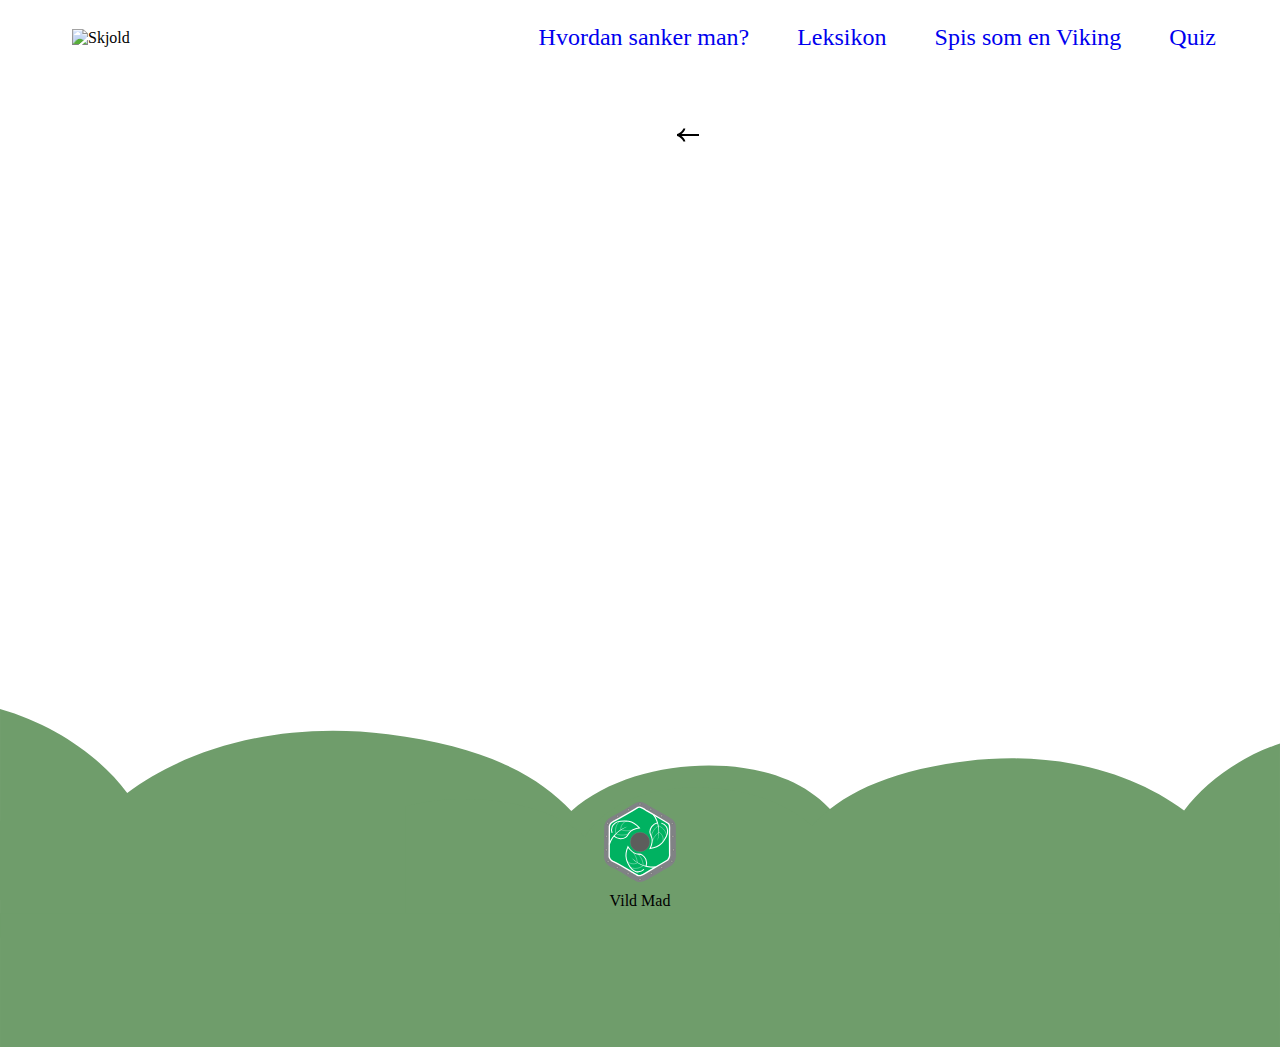
==== ingredient.html @ 6e5d317e "ændre ting" ====
<!DOCTYPE html>
<html lang="da">

<head>
    <meta charset="UTF-8">
    <meta name="viewport" content="width=device-width, initial-scale=1.0">
    <link rel="stylesheet" href="css/viking_database.css">
    <link rel="stylesheet" href="css/viking_layout.css">
    <link rel="stylesheet" href="css/viking_style.css">
    <link rel="stylesheet" href="css/knap.css">
    <title>Spis som en viking - Ingrediens</title>
</head>
<!-- Hvis det giver mening at ha en ny side når man klikker på en enskilte ingrediense -->

<body>
    <header>
        <nav class="navbar">
            <div class="logo">
                <img src="media/img/logo.svg" alt="Skjold" onclick="window.location.href='index.html'">
                <!-- <a class="logo" href="#">Viking</a> -->
            </div>
            <div class="burger">
                <span class="bar one"></span>
                <span class="bar two"></span>
                <span class="bar three"></span>
            </div>
            <div class="nav_link">
                <ul>
                    <li><a href="#">Hvordan sanker man?</a></li>
                    <li><a href="#">Leksikon</a></li>
                    <li><a href="#">Spis som en Viking</a></li>
                    <li><a href="#">Quiz</a></li>
                </ul>
            </div>
        </nav>
    </header>
    <main>
        <button onclick="topFunction()" id="tilToppenKnap" title="Tilbage til toppen" type="button"><img
                src="media/up-arrow.svg" alt="opPil"></button>
        <a href="ingredient_list.html" id="tilbageKnap"><img src="media/right-arrow.svg" alt="tilbagePil"></a>
    </main>
    <footer>
        <div>
            <div id="footer_grid">
                <img class="logo_footer" src="media/logo.svg" alt="logo">
                <p>Vild Mad</p>
            </div>
            <div><img class="web_footer" src="media/web_footer.svg" alt="web footer"></div>
            <div><img class="mobile_footer" src="media/mobile_footer.svg" alt="mobile footer"></div>
        </div>
    </footer>
    <!--     
<template>
</template>
 -->

    <script src="js/knap.js"></script>
    <!-- <script src="js/viking_general.js"></script>
    <script src="js/viking_database.js"></script> -->
</body>

</html>
---- css/viking_database.css ----
/* 

Styling i forhold til Database-ting

 */

/* 

Generel styling, samlet på et stede - dette styrer kun udseende, ikke layout!

*/

:root {
  /* 
        Tilføj alle farver som variabler:
        --hvorvibrugerfarven: #farvvalget;
        */
}

.cards {
  display: flex;
  justify-content: space-around;
  align-items: center;
}

.flip-card {
  background-color: transparent;
  width: 300px;
  height: 350px;
  border: 1px solid #f1f1f1;
  perspective: 1000px; /* Remove this if you don't want the 3D effect */
}

/* This container is needed to position the front and back side */
.flip-card-inner {
  display: grid;
  position: relative;
  width: 100%;
  height: 100%;
  text-align: center;
  transition: transform 0.8s;
  transform-style: preserve-3d;
}

/* Do an horizontal flip when you move the mouse over the flip box container */
.flip-card:hover .flip-card-inner {
  transform: rotateY(180deg);
}

/* Position the front and back side */
.flip-card-front,
.flip-card-back {
  position: absolute;
  width: 100%;
  height: 100%;
  -webkit-backface-visibility: hidden; /* Safari */
  backface-visibility: hidden;
}

/* Style the front side (fallback if image is missing) */
.flip-card-front {
  background-color: #bbb;
  color: black;
}

/* Style the back side */
.flip-card-back {
  background-color: beige;
  color: black;
  transform: rotateY(180deg);
}
.flip-card-front > img {
  width: 300px;
  height: 350px;
}
---- css/viking_layout.css ----
/* Vores opsætning af hjemmesiden, ikke nogen farver og sådent herinde!! */

/* Brug af vores yndlingsting! */
* {
  box-sizing: border-box;
  padding: 0;
  margin: 0;
}

/* 
###### BURGERMENU/HEADER START ######
*/
.navbar {
  display: flex;
  flex-direction: column;
  justify-content: space-between;
  max-width: 1200px;
  margin: auto;
}

.logo {
  display: flex;
  flex-direction: row;
  margin: 1rem 2rem;
  text-decoration: none;
  align-items: center;
}

.logo img {
  height: auto;
  width: 90px;
  cursor: pointer;
}

.nav_link {
  display: none;
}

.nav_link.active {
  display: flex;
}

.nav_link ul {
  display: flex;
  flex-direction: column;
  align-items: center;
  justify-content: space-evenly;
  width: 100%;
}

.nav_link li {
  list-style-type: none;
  margin: 0.5rem;
  text-align: center;
}

.nav_link li a {
  font-size: 1.5rem;
  text-decoration: none;
  padding: 1rem;
  display: block;
}

.burger {
  position: absolute;
  cursor: pointer;
  top: 3.3rem;
  right: 1rem;
  display: flex;
  flex-direction: column;
  justify-content: space-between;
  width: 50px;
  height: 35px;
}

.burger .bar.one {
  transition: transform 0.2s ease;
  transform: translateY(0px) rotate(0deg);
}

.burger .bar.two {
  transition: opacity 0.2s ease;
  opacity: 1;
}

.burger .bar.three {
  transition: transform 0.2s ease;
  transform: translateY(0px) rotate(0deg);
}

.burger > .bar {
  height: 5px;
  width: 100%;
  background-color: grey;
  border-radius: 4px;
}

.burger.active .bar.one {
  transition: transform 0.2s ease;
  transform: translateY(15px) rotate(-45deg);
}

.burger.active .bar.two {
  opacity: 0;
}

.burger.active .bar.three {
  transition: transform 0.2s ease;
  transform: translateY(-15px) rotate(45deg);
}
/* 
###### BURGERMENU/HEADER END ######
*/

/* 
##### BODY START ##### 
*/

/* 
##### BODY END #####
*/

/* 
##### MAIN START #####
*/
main {
  max-width: 1200px;
  flex-direction: column;
  display: flex;
  justify-content: center;
  margin: 0 auto;
}

/* ### FØRSTE ARTICLE - INTRO ### START*/
.viking_container {
  width: 100%;
  display: grid;
  margin: 1rem;
  grid-template-columns: 1fr;
  place-items: center;
}
.intro img {
  margin: 0.5rem;
}
.viking_text {
  background-color: aliceblue;
  padding: 1rem;
  border-radius: 1rem;
}
/* ### FØRSTE ARTICLE - INTRO ### END */
/* ### ANDRE ARTICLE - SANKE ### START */

/* 
##### MAIN END #####
*/

/* 
##### FOOTER START #####
*/
footer {
  display: flex;
  background-image: url(../media/web_footer.svg);
  background-repeat: no-repeat;
}
/* 
##### FOOTER END #####
*/

/* 
MEDIA QUERIES START #####
*/

@media screen and (min-width: 768px) {
  /* #### GRIDS START ##### */
  .viking_container {
    grid-template-columns: 1fr 1fr;
    padding: 5rem;
  }
  /* #### GRIDS END ##### */
  /* #### BURGERTING START #### */
  .navbar {
    flex-direction: row;
  }

  .nav_link {
    display: flex;
    flex-direction: row;
  }

  .nav_link ul {
    flex-direction: row;
  }

  .burger {
    display: none;
  }
  /* #### BURGERTING END #### */
}

/* 
##### MEDIA QUERIES END #####
*/
---- css/viking_style.css ----
/* 

Generel styling, samlet på et stede - dette styrer kun udseende, ikke layout!

*/

:root {
  /* 
      Tilføj alle farver som variabler:
      --hvorvibrugerfarven: #farvvalget;
      */
}

.cards {
  justify-content: space-around;
}

/* The flip card container - set the width and height to whatever you want. We have added the border property to demonstrate that the flip itself goes out of the box on hover (remove perspective if you don't want the 3D effect */
.flip-card {
  background-color: transparent;
  width: 300px;
  height: 200px;
  border: 1px solid #f1f1f1;
  perspective: 1000px; /* Remove this if you don't want the 3D effect */
}

/* This container is needed to position the front and back side */
.flip-card-inner {
  position: relative;
  width: 100%;
  height: 100%;
  text-align: center;
  transition: transform 0.8s;
  transform-style: preserve-3d;
}

/* Do an horizontal flip when you move the mouse over the flip box container */
.flip-card:hover .flip-card-inner {
  transform: rotateY(180deg);
}

/* Position the front and back side */
.flip-card-front,
.flip-card-back {
  position: absolute;
  width: 100%;
  height: 100%;
  -webkit-backface-visibility: hidden; /* Safari */
  backface-visibility: hidden;
}

/* Style the front side (fallback if image is missing) */
.flip-card-front {
  background-color: #bbb;
  color: black;
}

/* Style the back side */
.flip-card-back {
  background-color: dodgerblue;
  color: white;
  transform: rotateY(180deg);
}
body {
  min-height: 100%;
  display: grid;
  grid-template-rows: auto 1fr auto;
  grid-template-columns: 100%;
}
main {
  max-width: 1200px;
  height: 100%;
}

img {
  max-width: 100%;
  height: auto;
  display: block;
}
/*********** mobile ******/

@media (max-width: 700px) {
  .web_footer {
    display: none;
  }
}

/******** web skærm ****/
@media (min-width: 700px) {
  main {
    max-width: 1200px;
  }

  img {
    width: 100%;
    height: auto;
    display: block;
  }

  * {
    margin: 0;
    padding: 0;
    box-sizing: border-box;
  }
  .mobile_footer {
    display: none;
  }
}

footer {
  display: flex;
  background-size: contain;
  z-index: 100;
  background-repeat: no-repeat;
  margin-top: auto;
  position: absolute;
  bottom: 0;
  justify-content: center;
  align-items: center;

  max-height: 10%;
}
p {
  height: 100%;
}

.logo_footer {
  aspect-ratio: 30/10;
  width: 15rem;
}

#footer_grid {
  display: grid;
  text-align: center;
  position: absolute;
  bottom: 0%;
  left: 50%;
  transform: translateX(-50%);
  gap: 10%;
}
---- css/knap.css ----
#tilToppenKnap {
  display: none;
  position: fixed;
  bottom: 3%;
  right: 12%;
  z-index: 99;
  font-size: 18px;
  border: none;
  outline: none;
  background-color: #df8845b0;
  cursor: pointer;
  padding: 15px;
  border-radius: 4px;
  width: 4rem;
  height: 4rem;
}

#tilToppenKnap:hover {
  background-color: #df8745;
}

#tilbageKnap {
  position: relative;
  top: 3rem;
  left: 3rem;
  z-index: 99;
}
#filteringsSektion {
  display: flex;
  justify-content: center;
  flex-direction: column;
  align-items: center;
  padding: 2%;
  background-color: #6f9d6b;
  margin-top: -10%;
  z-index: 20;
}

#filterCategory,
#alfabet {
  background-color: #df8745;
  border-radius: 25px;
  text-align: center;
  padding: 10px 2%;
  width: 200px;
}
#alfabet {
  padding: 10px 10.2%;
}
#filterForm {
  padding: 1%;
}
#searchButton {
  position: relative;
  display: inline-block;
}
#searchBox {
  padding: 10px;
  background-color: #ffffff;
  color: #000000;
  border-radius: 25px;
  text-align: center;
}
#seaKnap {
  position: absolute;
  top: 2px;
  right: 2.5px;
  padding: 3px 8px;
  border-style: outset;
  border: none;
  cursor: pointer;
  background-color: #ffffff;
  border-radius: 0 25px 25px 0;
}
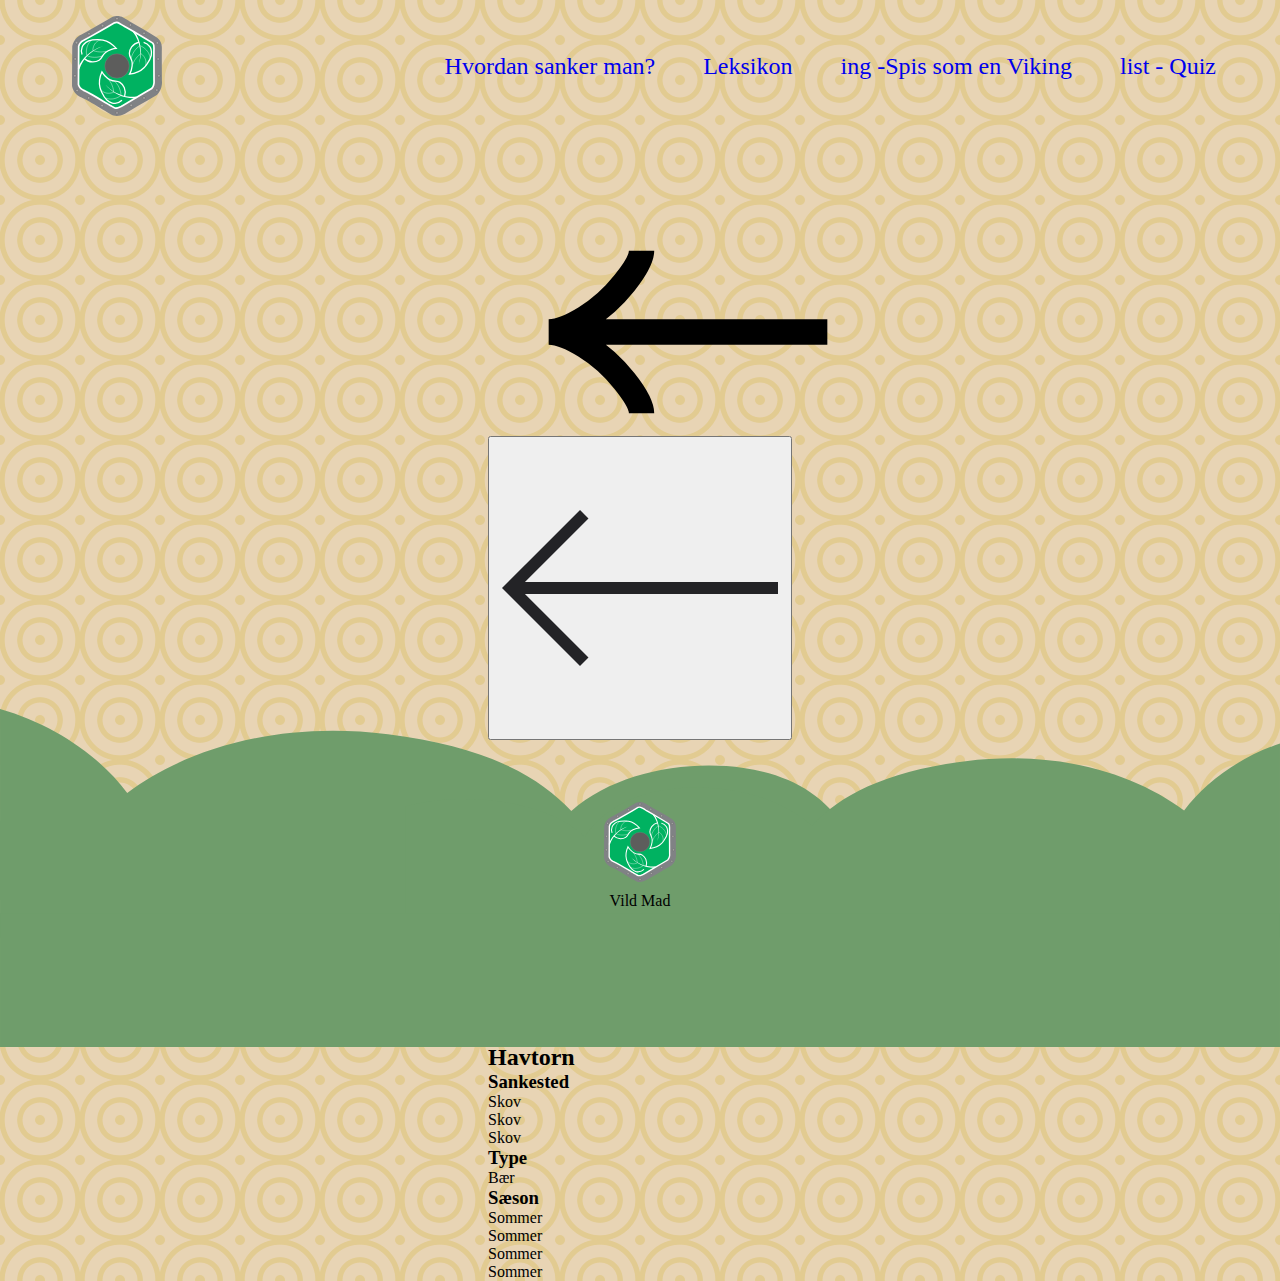
==== commit aec7cedc: "ok2" ====
--- a/ingredient.html
+++ b/ingredient.html
@@ -8,7 +8,9 @@
     <link rel="stylesheet" href="css/viking_layout.css">
     <link rel="stylesheet" href="css/viking_style.css">
     <link rel="stylesheet" href="css/knap.css">
+    <link rel="stylesheet" href="css/ingredient.css">
     <title>Spis som en viking - Ingrediens</title>
+
 </head>
 <!-- Hvis det giver mening at ha en ny side når man klikker på en enskilte ingrediense -->
 
@@ -16,7 +18,7 @@
     <header>
         <nav class="navbar">
             <div class="logo">
-                <img src="media/img/logo.svg" alt="Skjold" onclick="window.location.href='index.html'">
+                <img src="media/logo.svg" alt="Skjold" onclick="window.location.href='index.html'">
                 <!-- <a class="logo" href="#">Viking</a> -->
             </div>
             <div class="burger">
@@ -28,8 +30,8 @@
                 <ul>
                     <li><a href="#">Hvordan sanker man?</a></li>
                     <li><a href="#">Leksikon</a></li>
-                    <li><a href="#">Spis som en Viking</a></li>
-                    <li><a href="#">Quiz</a></li>
+                    <li><a href="ingredient.html">ing -Spis som en Viking</a></li>
+                    <li><a href="ingredient_list.html">list - Quiz</a></li>
                 </ul>
             </div>
         </nav>
@@ -38,25 +40,50 @@
         <button onclick="topFunction()" id="tilToppenKnap" title="Tilbage til toppen" type="button"><img
                 src="media/up-arrow.svg" alt="opPil"></button>
         <a href="ingredient_list.html" id="tilbageKnap"><img src="media/right-arrow.svg" alt="tilbagePil"></a>
+        <header></header>
+        <!-- husk at skifte navn på billede til noget man kan forstå/læse ;) -->
+        <button onclick="history.back()" type="button"><img src="svg/reshot-icon-left-arrow-VCGUT7EKR3.svg"
+                alt="pil"></button> <!-- virker ikke helt -->
+        <img src="svg/reshot-icon-left-arrow-VCGUT7EKR3.svg" alt="pil">
+        <h2>Havtorn</h2>
+        <div>
+            <h3>Sankested</h3>
+            <section class="ingredient_box">
+                <p>Skov</p>
+                <p>Skov</p>
+                <p>Skov</p>
+            </section>
+            <h3>Type</h3>
+            <section class="ingredient_box">
+                <p>Bær</p>
+            </section>
+            <h3>Sæson</h3>
+            <section class="ingredient_box">
+                <p>Sommer</p>
+                <p>Sommer</p>
+                <p>Sommer</p>
+                <p>Sommer</p>
+            </section>
+        </div>
     </main>
+
     <footer>
+        <div id="footer_grid">
+            <img class="logo_footer" src="media/logo.svg" alt="logo">
+            <p> Vild Mad
+            </p>
+        </div>
         <div>
-            <div id="footer_grid">
-                <img class="logo_footer" src="media/logo.svg" alt="logo">
-                <p>Vild Mad</p>
-            </div>
-            <div><img class="web_footer" src="media/web_footer.svg" alt="web footer"></div>
-            <div><img class="mobile_footer" src="media/mobile_footer.svg" alt="mobile footer"></div>
+            <img class="web_footer" src="media/web_footer.svg" alt="web footer">
+        </div>
+        <div>
+            <img class="mobile_footer" src="media/mobile_footer.svg" alt="mobile footer">
         </div>
     </footer>
-    <!--     
-<template>
-</template>
- -->
 
     <script src="js/knap.js"></script>
-    <!-- <script src="js/viking_general.js"></script>
-    <script src="js/viking_database.js"></script> -->
+    <script src="js/viking_general.js"></script>
+    <script src="js/viking_database.js"></script>
 </body>
 
 </html>--- a/css/viking_style.css
+++ b/css/viking_style.css
@@ -3,6 +3,224 @@
 Generel styling, samlet på et stede - dette styrer kun udseende, ikke layout!
 
 */
+main {
+  max-width: 1200px;
+  display: flex;
+  flex-direction: column;
+  display: flex;
+  justify-content: center;
+  margin: 0 auto;
+}
+
+body {
+  display: grid;
+  background: radial-gradient(circle at center bottom, #e2cb91 5%, transparent 6%, transparent 19%, #e2cb91 20%, #e2cb91 25%, transparent 26%, transparent 39%, #e2cb91 40%, #e2cb91 45%, transparent 46%), radial-gradient(circle at center top, #e2cb91 5%, transparent 6%, transparent 19%, #e2cb91 20%, #e2cb91 25%, transparent 26%, transparent 39%, #e2cb91 40%, #e2cb91 45%, transparent 46%), radial-gradient(circle at left, #e2cb91 5%, transparent 6%), radial-gradient(circle at right, #e2cb91 5%, transparent 6%);
+  background-size: 5em 5em;
+  background-color: #e8d4b4;
+  opacity: 1;
+  grid-template-columns: repeat(auto-fit 1fr);
+  grid-template-rows: auto;
+}
+
+/* sætter de grønne "skyer" ind*/
+.mobil_long {
+  background-image: url(../media/mobile_long.svg);
+  background-repeat: no-repeat;
+  background-size: cover;
+  display: flex;
+  flex-direction: column;
+  margin: auto;
+  width: 100vw;
+  height: 245vh;
+  z-index: 10;
+  margin-top: 140px;
+}
+.mobil_short {
+  background-image: url(../media/mobile_long.svg); /* Er blevet nød til at sætte den lange ind også, for ellers kunen det ikk evære der*/
+  background-repeat: no-repeat;
+  background-size: cover;
+  display: flex;
+  flex-direction: column;
+  margin: auto;
+  width: 100vw;
+  height: 245vh;
+}
+.sanke {
+  margin-top: 100px;
+}
+.spis_som_v1 {
+  margin-top: 110px;
+}
+/* Desktopversion - de nye baggrundsbilleder grønne "skyer" */
+@media screen and (min-width: 700px) {
+  .mobil_long {
+    background-image: url(../media/web_medium.svg);
+    flex-direction: row; /* Sørg for, at sektionerne er side om side */
+    background-size: contain;
+    max-width: 1200px;
+    margin-top: 190px;
+    height: 160vh;
+  }
+
+  .mobil_short {
+    background-image: url(../media/web_large.svg);
+    flex-direction: row;
+    background-size: contain;
+    max-width: 1200px;
+  }
+  /* fortæller hvor sektionerne skal være plassert*/
+  .mobil_long .sanke {
+    order: 2;
+  }
+  .mobil_long .sec_hilda {
+    order: 1;
+  }
+  .sanke {
+    margin-top: 210px;
+    margin-right: 20px;
+    margin-left: 20px;
+  }
+  /* fortæller hvor sektionerne skal være plassert*/
+  .spis_som_v1 {
+    flex: auto;
+    grid-auto-columns: auto;
+    margin-top: 170px;
+    margin-right: 50px;
+    margin-left: 40px;
+  }
+  .spis_som_v2 {
+    grid-row-start: 2;
+    grid-column: 1 / span 3;
+    margin-top: -900px;
+    margin-right: 50px;
+    margin-left: 40px;
+  }
+}
+.sec_hilda_astrid .hilda2 {
+  width: 180px;
+}
+.sec_hilda_astrid .astrid {
+  width: 180px;
+}
+.sec_hilda_astrid {
+  flex: auto;
+  margin-top: 250px;
+}
+
+/* spis som en vikking sektion....*/
+.grid-container {
+  display: grid;
+  grid-template-columns: 1fr 1fr 1fr;
+  grid-auto-columns: auto;
+  gap: 20px;
+}
+.spis_som_v1 {
+  grid-row: 1;
+  grid-column: 1 / span 2;
+  height: 0px;
+}
+.sec_hilda_astrid {
+  grid-row: 1;
+  grid-column: 3;
+  height: 0px;
+}
+
+/* Style for  .sankelink div */
+@media screen and (max-width: 768px) {
+  .sec_hilda {
+    position: relative;
+  }
+  /* Rykker på linket*/
+  .sankelink a {
+    text-align: center;
+    position: absolute;
+    font-size: 1rem;
+    left: 180px;
+    top: 1390px;
+    z-index: 15;
+  }
+}
+
+/* hilda - mobilskærme */
+@media screen and (max-width: 767px) {
+  .desktop_hilda {
+    display: none; /* Skjul desktop-billedet på mobil */
+  }
+  .mobil_hilda {
+    display: block; /* Vis mobilbilledet på mobil */
+  }
+}
+
+/* hilda - desktopskærme */
+@media screen and (min-width: 768px) {
+  .desktop_hilda {
+    display: block; /* Vis desktop-billedet på desktop */
+  }
+  .mobil_hilda {
+    display: none; /* Skjul mobilbilledet på desktop */
+  }
+}
+/*fortæller hvordan intro sektionen er plasseret.*/
+.into {
+  display: flex;
+  flex-direction: column; /* sektion på mobil */
+}
+.spis_som {
+  background-color: rgba(255, 255, 255, 0.577);
+  border-radius: 35px; /* Runde kanter med en radius på 10px */
+  box-shadow: 0 0 10px rgba(0, 0, 0, 0.2); /* Skyggeeffekt for at fremhæve kassen */
+  max-width: 300px;
+  margin: 40px;
+  padding: 10px;
+  padding-top: 20px;
+  z-index: 1;
+}
+
+.knud_container {
+  position: relative;
+}
+/* Størrelse på vikingerne i mobil */
+.knud {
+  width: 280px;
+  position: absolute;
+  top: -80px;
+  right: 10px;
+  z-index: 5;
+}
+.mobil_hilda {
+  width: 350px;
+  margin-left: 10px;
+}
+.hilda2 {
+  width: 190px;
+}
+.astrid {
+  width: 170px;
+}
+/* vikinger Desktop-version */
+@media screen and (min-width: 768px) {
+  .knud {
+    width: 600px;
+    margin-top: -200px;
+    right: 20px;
+  }
+  .desktop_hilda {
+    width: 390px;
+    margin-left: 50px;
+    margin-top: 170px;
+  }
+  .hilda2 {
+    width: 220px;
+  }
+  .astrid {
+    width: 210px;
+  }
+  .spis_som {
+    margin-top: 100px;
+    margin-left: 90px;
+    max-width: 500px;
+  }
+}
 
 :root {
   /* 
@@ -11,17 +229,20 @@
       */
 }
 
+/* Før_Under_Efter sanke UX cards */
+
 .cards {
   justify-content: space-around;
-}
-
-/* The flip card container - set the width and height to whatever you want. We have added the border property to demonstrate that the flip itself goes out of the box on hover (remove perspective if you don't want the 3D effect */
+  font-size: 1px;
+}
+
+/* flip card container*/
 .flip-card {
   background-color: transparent;
   width: 300px;
-  height: 200px;
+  height: 350px;
   border: 1px solid #f1f1f1;
-  perspective: 1000px; /* Remove this if you don't want the 3D effect */
+  perspective: 1000px;
 }
 
 /* This container is needed to position the front and back side */
@@ -32,6 +253,7 @@
   text-align: center;
   transition: transform 0.8s;
   transform-style: preserve-3d;
+  font-size: 1px;
 }
 
 /* Do an horizontal flip when you move the mouse over the flip box container */
@@ -57,9 +279,46 @@
 
 /* Style the back side */
 .flip-card-back {
-  background-color: dodgerblue;
+  background-color: beige;
   color: white;
   transform: rotateY(180deg);
+}
+
+/* OPSKRIFTER */
+
+.opskrifter {
+  box-sizing: border-box;
+}
+
+/* The grid: Three equal columns that floats next to each other */
+.column {
+  float: left;
+  width: 33.33%;
+  padding: 50px;
+  text-align: center;
+  font-size: 25px;
+  cursor: pointer;
+  color: white;
+}
+
+.containerTab {
+  padding: 20px;
+  color: white;
+}
+
+/* Clear floats after the columns */
+.row:after {
+  content: "";
+  display: table;
+  clear: both;
+}
+
+/* Closable button inside the image */
+.closebtn {
+  float: right;
+  color: white;
+  font-size: 35px;
+  cursor: pointer;
 }
 body {
   min-height: 100%;
--- a/css/ingredient.css
+++ b/css/ingredient.css
@@ -0,0 +1,14 @@
+img {
+  max-width: 100%;
+  height: auto;
+}
+hr {
+  border: none;
+  border-top: 2px solid orange;
+  overflow: visible;
+  text-align: center;
+  padding: 1% 3%;
+}
+.hr_style {
+  padding: 2% 3% 0 3%;
+}
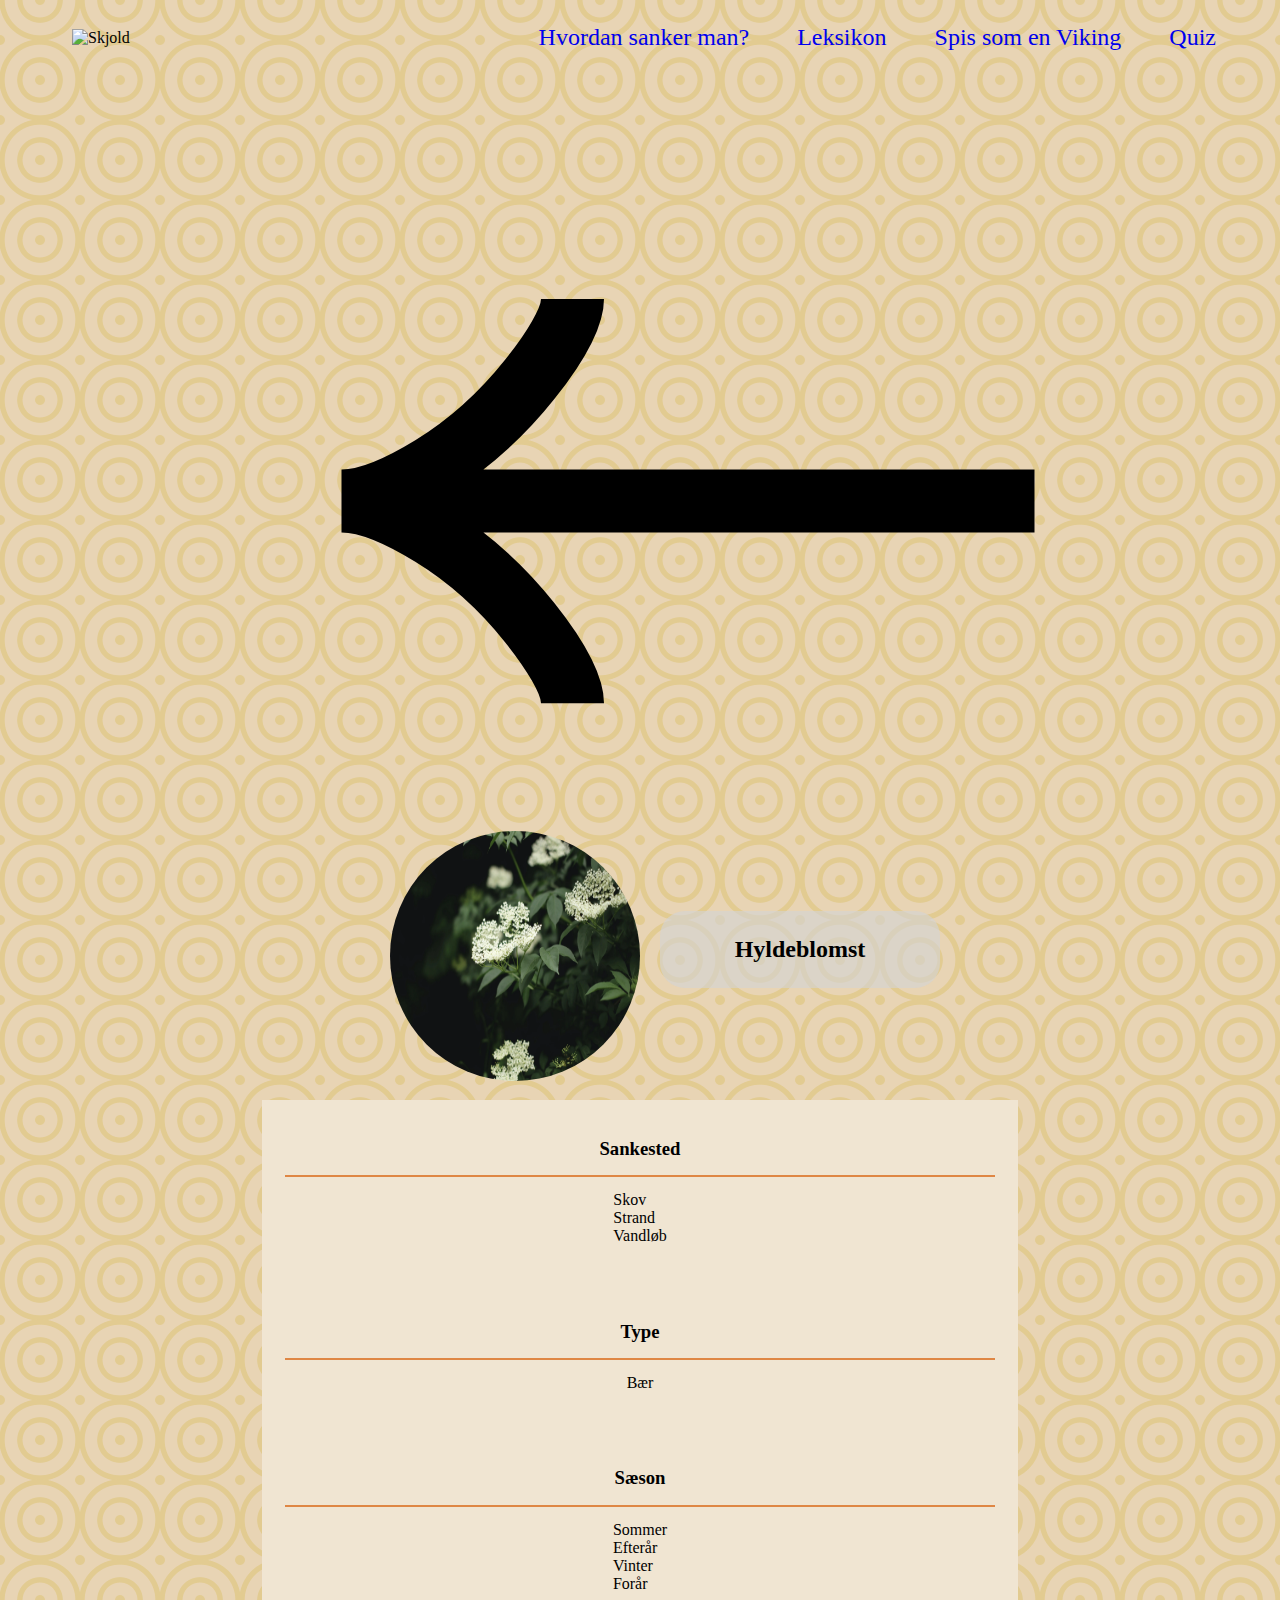
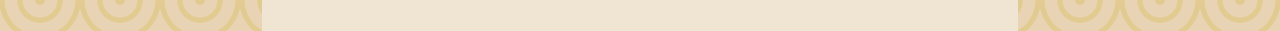
==== commit 21487bc1: "den hurtige ingredient" ====
--- a/ingredient.html
+++ b/ingredient.html
@@ -8,9 +8,8 @@
     <link rel="stylesheet" href="css/viking_layout.css">
     <link rel="stylesheet" href="css/viking_style.css">
     <link rel="stylesheet" href="css/knap.css">
-    <link rel="stylesheet" href="css/ingredient.css">
+    <link rel="stylesheet" href="css/ingredient_list.css">
     <title>Spis som en viking - Ingrediens</title>
-
 </head>
 <!-- Hvis det giver mening at ha en ny side når man klikker på en enskilte ingrediense -->
 
@@ -18,7 +17,7 @@
     <header>
         <nav class="navbar">
             <div class="logo">
-                <img src="media/logo.svg" alt="Skjold" onclick="window.location.href='index.html'">
+                <img src="media/img/logo.svg" alt="Skjold" onclick="window.location.href='index.html'">
                 <!-- <a class="logo" href="#">Viking</a> -->
             </div>
             <div class="burger">
@@ -30,60 +29,61 @@
                 <ul>
                     <li><a href="#">Hvordan sanker man?</a></li>
                     <li><a href="#">Leksikon</a></li>
-                    <li><a href="ingredient.html">ing -Spis som en Viking</a></li>
-                    <li><a href="ingredient_list.html">list - Quiz</a></li>
+                    <li><a href="#">Spis som en Viking</a></li>
+                    <li><a href="#">Quiz</a></li>
                 </ul>
             </div>
         </nav>
     </header>
-    <main>
+    <main id="grid_1">
         <button onclick="topFunction()" id="tilToppenKnap" title="Tilbage til toppen" type="button"><img
                 src="media/up-arrow.svg" alt="opPil"></button>
         <a href="ingredient_list.html" id="tilbageKnap"><img src="media/right-arrow.svg" alt="tilbagePil"></a>
-        <header></header>
-        <!-- husk at skifte navn på billede til noget man kan forstå/læse ;) -->
-        <button onclick="history.back()" type="button"><img src="svg/reshot-icon-left-arrow-VCGUT7EKR3.svg"
-                alt="pil"></button> <!-- virker ikke helt -->
-        <img src="svg/reshot-icon-left-arrow-VCGUT7EKR3.svg" alt="pil">
-        <h2>Havtorn</h2>
-        <div>
+        <section class="ingredient_top">
+            <img src="media/hyldeblomst1.webp" alt="hyldeblomst" id="hyldeblomst_img">
+            <h2 id="hyldeblomst_h2">Hyldeblomst</h2>
+        </section>
+        <section class="ingredient_section">
             <h3>Sankested</h3>
+            <div class="hr_style">
+                <hr>
+            </div>
             <section class="ingredient_box">
                 <p>Skov</p>
-                <p>Skov</p>
-                <p>Skov</p>
+                <p>Strand</p>
+                <p>Vandløb</p>
             </section>
             <h3>Type</h3>
+            <div class="hr_style">
+                <hr>
+            </div>
             <section class="ingredient_box">
                 <p>Bær</p>
             </section>
             <h3>Sæson</h3>
+            <div class="hr_style">
+                <hr>
+            </div>
             <section class="ingredient_box">
                 <p>Sommer</p>
-                <p>Sommer</p>
-                <p>Sommer</p>
-                <p>Sommer</p>
+                <p>Efterår</p>
+                <p>Vinter</p>
+                <p>Forår</p>
             </section>
-        </div>
+        </section>
+
     </main>
+    <footer></footer>
+    <!-- 
+    Hvordan skal vores enkelte ingrediense presenteres?
+<template>
 
-    <footer>
-        <div id="footer_grid">
-            <img class="logo_footer" src="media/logo.svg" alt="logo">
-            <p> Vild Mad
-            </p>
-        </div>
-        <div>
-            <img class="web_footer" src="media/web_footer.svg" alt="web footer">
-        </div>
-        <div>
-            <img class="mobile_footer" src="media/mobile_footer.svg" alt="mobile footer">
-        </div>
-    </footer>
+</template> 
+-->
 
     <script src="js/knap.js"></script>
-    <script src="js/viking_general.js"></script>
-    <script src="js/viking_database.js"></script>
+    <!-- <script src="js/viking_general.js"></script>
+    <script src="js/viking_database.js"></script> -->
 </body>
 
 </html>--- a/css/ingredient_list.css
+++ b/css/ingredient_list.css
@@ -0,0 +1,155 @@
+main {
+  display: grid;
+}
+#leksikon {
+  display: grid;
+}
+img {
+  max-width: 100%;
+  height: auto;
+}
+.hilda {
+  margin-top: 40%;
+  z-index: 10;
+  justify-self: end;
+  margin-right: 5%;
+}
+.leksikon_box,
+#hyldeblomst_h2 {
+  position: absolute;
+  background-color: rgba(211, 211, 211, 0.638); /* skal ændres til den rigtige farve*/
+  width: 280px;
+  padding: 25px;
+  display: grid;
+  justify-items: center;
+  justify-self: center;
+  margin-top: 15%;
+  border-radius: 25px;
+  box-sizing: border-box;
+}
+#hyldeblomst_h2 {
+  margin-top: 5rem;
+  margin-left: 20rem;
+}
+h3 {
+  padding: 5% 0 0;
+  text-align: center;
+}
+hr {
+  border: none;
+  border-top: 2px solid #df8745;
+  overflow: visible;
+  text-align: center;
+  padding: 1% 3%;
+}
+.hr_style {
+  padding: 2% 3% 0 3%;
+}
+#billede_grid {
+  background-color: #f0e5d2;
+  display: grid;
+}
+.billede_grid {
+  display: grid;
+  grid-template-columns: 1fr 1fr;
+  justify-self: center;
+  justify-content: center;
+  gap: 3%;
+}
+.circular--portrait:nth-last-child(1),
+.circular--portrait:nth-last-child(2) {
+  margin-bottom: 60%;
+}
+.circular--portrait {
+  position: relative;
+  width: 150px;
+  height: 150px;
+  overflow: hidden;
+  border-radius: 50%;
+}
+.circular--portrait img {
+  width: 100%;
+  height: auto;
+}
+#hyldeblomst_img {
+  position: relative;
+  width: 250px;
+  height: 250px;
+  overflow: hidden;
+  border-radius: 50%;
+  display: grid;
+  justify-items: center;
+  justify-self: center;
+  margin-bottom: 5%;
+  margin-left: 8rem;
+}
+.ingredient_top {
+  display: grid;
+  grid-template-columns: 1fr 1fr;
+}
+.ingredient_box {
+  margin-bottom: 5%;
+  display: grid;
+  grid-template-columns: 1fr;
+  justify-self: center;
+  justify-content: center;
+}
+.ingredient_section {
+  background-color: #f0e5d2;
+  display: grid;
+}
+@media screen and (max-width: 768px) {
+  .ingredient_top {
+    grid-template-columns: 1fr;
+  }
+  #hyldeblomst_h2 {
+    margin-top: 17rem;
+    margin-left: 0;
+  }
+  #hyldeblomst_img {
+    margin-left: 0;
+    margin-bottom: 9rem;
+  }
+}
+
+@media screen and (min-width: 768px) {
+  main {
+    grid-template-columns: 1fr 1fr;
+  }
+
+  #leksikon {
+    grid-column: 1;
+  }
+  .leksikon_box {
+    margin-top: 10%;
+    justify-self: end;
+    width: 40%;
+    height: 20%;
+    padding-bottom: 14%;
+  }
+  .hilda {
+    grid-column: 2;
+    margin-top: -5%;
+    justify-self: center;
+    padding: 10%;
+    width: 65%;
+  }
+  #filteringsSektion {
+    grid-column: 2 span;
+    flex-direction: row;
+    justify-content: space-around;
+  }
+  .billede_grid {
+    grid-template-columns: 1fr 1fr 1fr 1fr;
+  }
+  #billede_grid {
+    grid-column: 2 span;
+  }
+  .circular--portrait {
+    width: 200px;
+    height: 200px;
+  }
+  #grid_1 {
+    grid-template-columns: 1fr;
+  }
+}
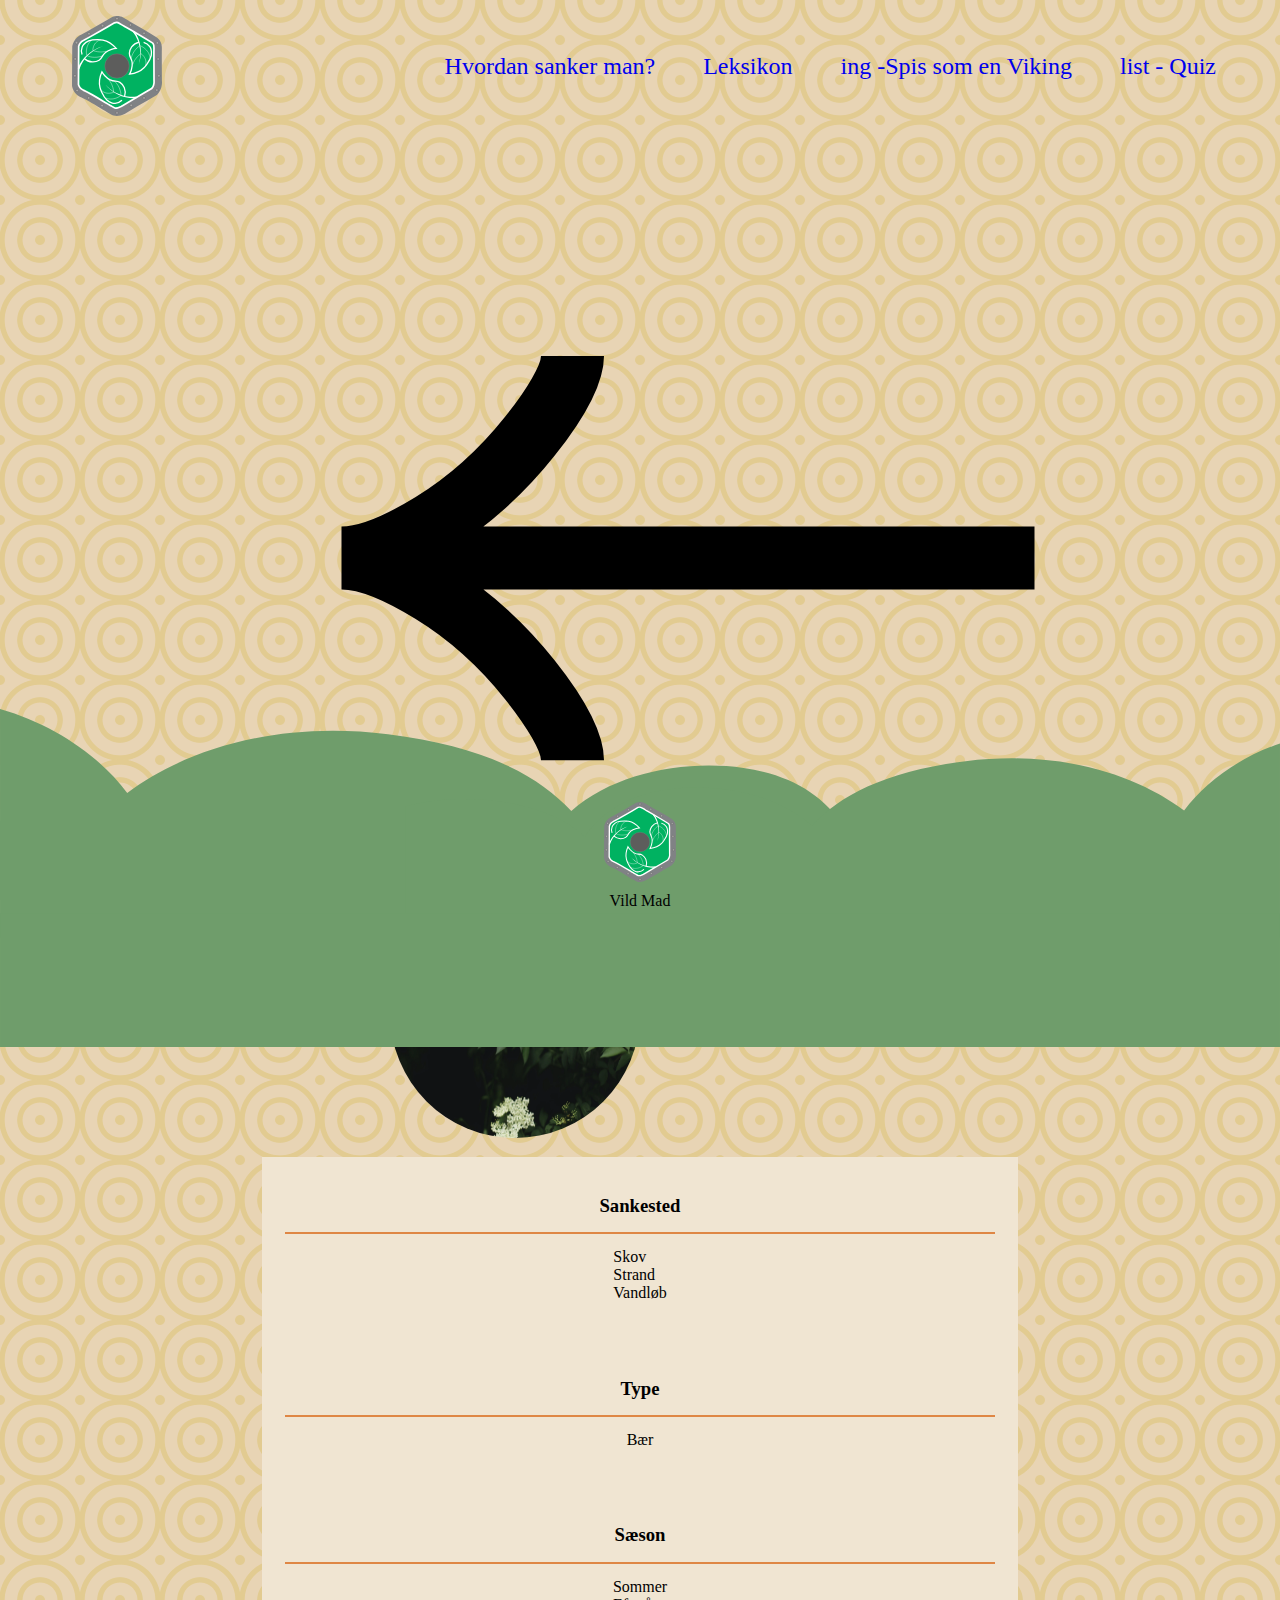
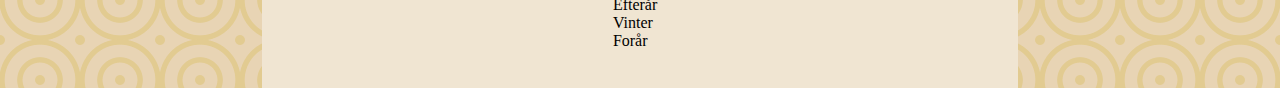
==== commit 0144e9c0: "Merge remote-tracking branch 'origin/ingredient-liste' into fortsat_stress" ====
--- a/ingredient.html
+++ b/ingredient.html
@@ -8,8 +8,10 @@
     <link rel="stylesheet" href="css/viking_layout.css">
     <link rel="stylesheet" href="css/viking_style.css">
     <link rel="stylesheet" href="css/knap.css">
+    <link rel="stylesheet" href="css/ingredient.css">
     <link rel="stylesheet" href="css/ingredient_list.css">
     <title>Spis som en viking - Ingrediens</title>
+
 </head>
 <!-- Hvis det giver mening at ha en ny side når man klikker på en enskilte ingrediense -->
 
@@ -17,7 +19,7 @@
     <header>
         <nav class="navbar">
             <div class="logo">
-                <img src="media/img/logo.svg" alt="Skjold" onclick="window.location.href='index.html'">
+                <img src="media/logo.svg" alt="Skjold" onclick="window.location.href='index.html'">
                 <!-- <a class="logo" href="#">Viking</a> -->
             </div>
             <div class="burger">
@@ -29,8 +31,8 @@
                 <ul>
                     <li><a href="#">Hvordan sanker man?</a></li>
                     <li><a href="#">Leksikon</a></li>
-                    <li><a href="#">Spis som en Viking</a></li>
-                    <li><a href="#">Quiz</a></li>
+                    <li><a href="ingredient.html">ing -Spis som en Viking</a></li>
+                    <li><a href="ingredient_list.html">list - Quiz</a></li>
                 </ul>
             </div>
         </nav>
@@ -73,17 +75,24 @@
         </section>
 
     </main>
-    <footer></footer>
-    <!-- 
-    Hvordan skal vores enkelte ingrediense presenteres?
-<template>
 
-</template> 
--->
+    <footer>
+        <div id="footer_grid">
+            <img class="logo_footer" src="media/logo.svg" alt="logo">
+            <p> Vild Mad
+            </p>
+        </div>
+        <div>
+            <img class="web_footer" src="media/web_footer.svg" alt="web footer">
+        </div>
+        <div>
+            <img class="mobile_footer" src="media/mobile_footer.svg" alt="mobile footer">
+        </div>
+    </footer>
 
     <script src="js/knap.js"></script>
-    <!-- <script src="js/viking_general.js"></script>
-    <script src="js/viking_database.js"></script> -->
+    <script src="js/viking_general.js"></script>
+    <script src="js/viking_database.js"></script>
 </body>
 
 </html>--- a/css/ingredient.css
+++ b/css/ingredient.css
@@ -0,0 +1,14 @@
+img {
+  max-width: 100%;
+  height: auto;
+}
+hr {
+  border: none;
+  border-top: 2px solid orange;
+  overflow: visible;
+  text-align: center;
+  padding: 1% 3%;
+}
+.hr_style {
+  padding: 2% 3% 0 3%;
+}
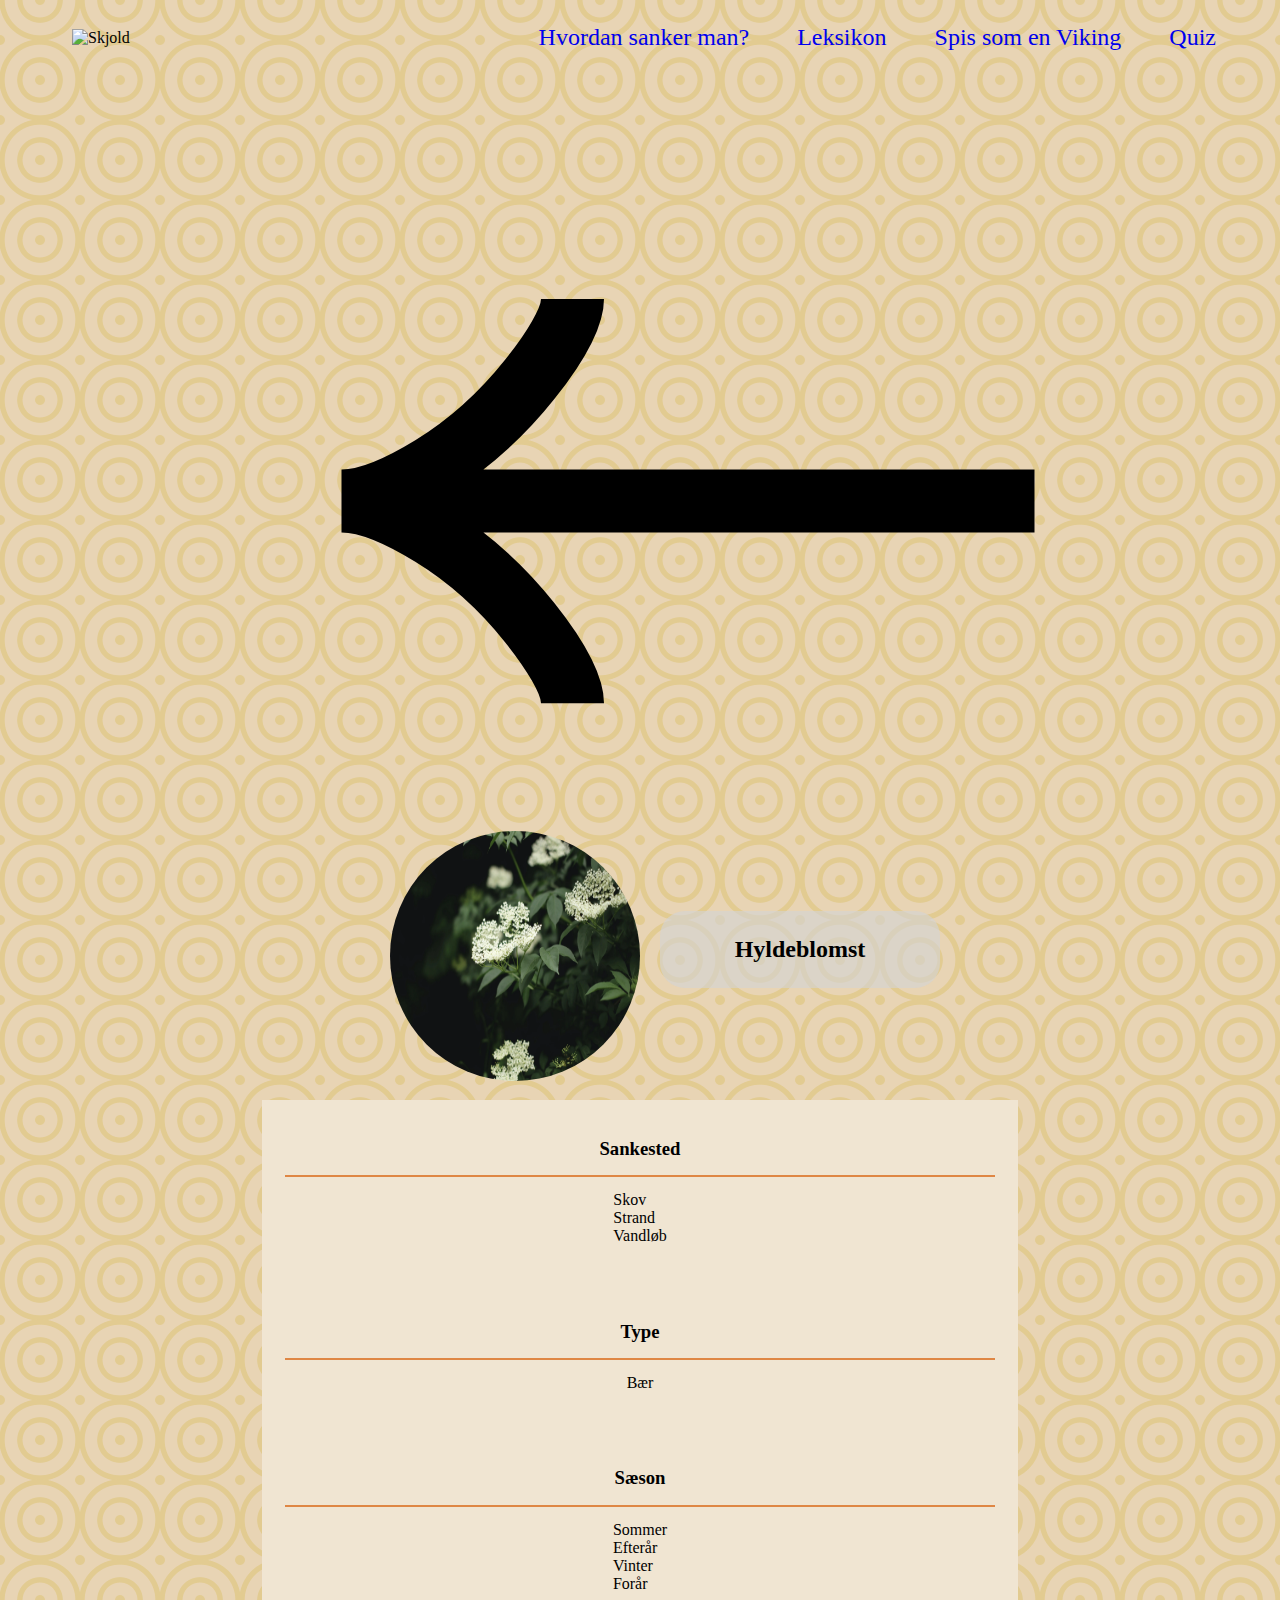
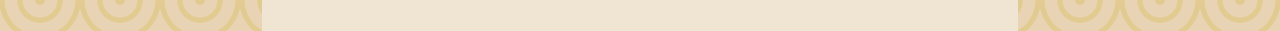
==== commit c7db1e8b: "lidt ændringer på ingredient.html" ====
--- a/ingredient.html
+++ b/ingredient.html
@@ -8,10 +8,8 @@
     <link rel="stylesheet" href="css/viking_layout.css">
     <link rel="stylesheet" href="css/viking_style.css">
     <link rel="stylesheet" href="css/knap.css">
-    <link rel="stylesheet" href="css/ingredient.css">
     <link rel="stylesheet" href="css/ingredient_list.css">
     <title>Spis som en viking - Ingrediens</title>
-
 </head>
 <!-- Hvis det giver mening at ha en ny side når man klikker på en enskilte ingrediense -->
 
@@ -19,7 +17,7 @@
     <header>
         <nav class="navbar">
             <div class="logo">
-                <img src="media/logo.svg" alt="Skjold" onclick="window.location.href='index.html'">
+                <img src="media/img/logo.svg" alt="Skjold" onclick="window.location.href='index.html'">
                 <!-- <a class="logo" href="#">Viking</a> -->
             </div>
             <div class="burger">
@@ -31,8 +29,8 @@
                 <ul>
                     <li><a href="#">Hvordan sanker man?</a></li>
                     <li><a href="#">Leksikon</a></li>
-                    <li><a href="ingredient.html">ing -Spis som en Viking</a></li>
-                    <li><a href="ingredient_list.html">list - Quiz</a></li>
+                    <li><a href="#">Spis som en Viking</a></li>
+                    <li><a href="#">Quiz</a></li>
                 </ul>
             </div>
         </nav>
@@ -41,58 +39,56 @@
         <button onclick="topFunction()" id="tilToppenKnap" title="Tilbage til toppen" type="button"><img
                 src="media/up-arrow.svg" alt="opPil"></button>
         <a href="ingredient_list.html" id="tilbageKnap"><img src="media/right-arrow.svg" alt="tilbagePil"></a>
-        <section class="ingredient_top">
+        <article class="ingredient_top">
             <img src="media/hyldeblomst1.webp" alt="hyldeblomst" id="hyldeblomst_img">
             <h2 id="hyldeblomst_h2">Hyldeblomst</h2>
-        </section>
-        <section class="ingredient_section">
-            <h3>Sankested</h3>
-            <div class="hr_style">
-                <hr>
-            </div>
-            <section class="ingredient_box">
-                <p>Skov</p>
-                <p>Strand</p>
-                <p>Vandløb</p>
+        </article>
+        <article>
+            <section class="ingredient_section">
+                <h3>Sankested</h3>
+                <div class="hr_style">
+                    <hr>
+                </div>
+                <section class="ingredient_box">
+                    <p>Skov</p>
+                    <p>Strand</p>
+                    <p>Vandløb</p>
+                </section>
             </section>
-            <h3>Type</h3>
-            <div class="hr_style">
-                <hr>
-            </div>
-            <section class="ingredient_box">
-                <p>Bær</p>
+            <section class="ingredient_section">
+                <h3>Type</h3>
+                <div class="hr_style">
+                    <hr>
+                </div>
+                <section class="ingredient_box">
+                    <p>Bær</p>
+                </section>
             </section>
-            <h3>Sæson</h3>
-            <div class="hr_style">
-                <hr>
-            </div>
-            <section class="ingredient_box">
-                <p>Sommer</p>
-                <p>Efterår</p>
-                <p>Vinter</p>
-                <p>Forår</p>
+            <section class="ingredient_section">
+                <h3>Sæson</h3>
+                <div class="hr_style">
+                    <hr>
+                </div>
+                <section class="ingredient_box">
+                    <p>Sommer</p>
+                    <p>Efterår</p>
+                    <p>Vinter</p>
+                    <p>Forår</p>
+                </section>
             </section>
-        </section>
+        </article>
+    </main>
+    <footer></footer>
+    <!-- 
+    Hvordan skal vores enkelte ingrediense presenteres?
+<template>
 
-    </main>
-
-    <footer>
-        <div id="footer_grid">
-            <img class="logo_footer" src="media/logo.svg" alt="logo">
-            <p> Vild Mad
-            </p>
-        </div>
-        <div>
-            <img class="web_footer" src="media/web_footer.svg" alt="web footer">
-        </div>
-        <div>
-            <img class="mobile_footer" src="media/mobile_footer.svg" alt="mobile footer">
-        </div>
-    </footer>
+</template> 
+-->
 
     <script src="js/knap.js"></script>
-    <script src="js/viking_general.js"></script>
-    <script src="js/viking_database.js"></script>
+    <!-- <script src="js/viking_general.js"></script>
+    <script src="js/viking_database.js"></script> -->
 </body>
 
 </html>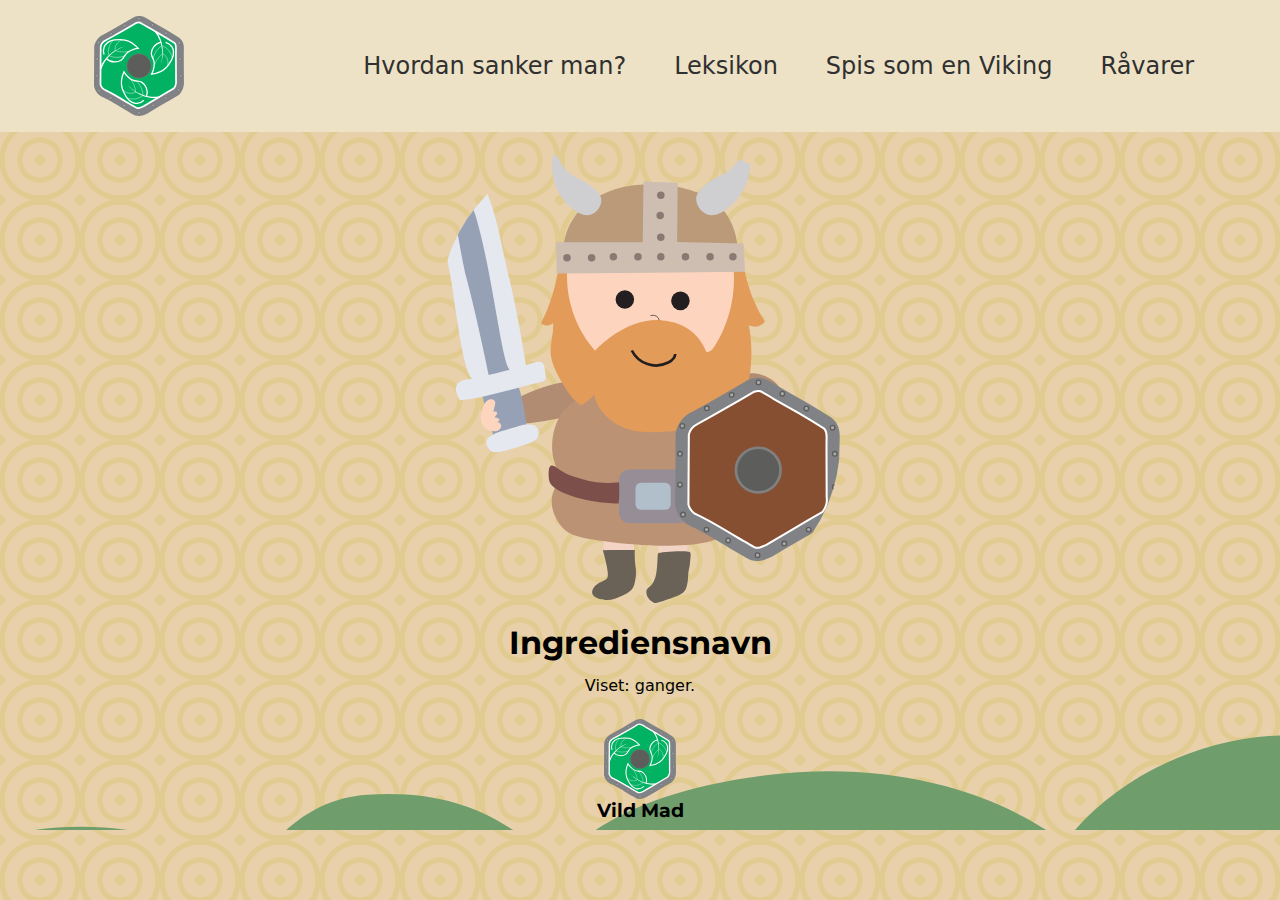
==== commit 5178d21b: "Stress-fri" ====
--- a/ingredient.html
+++ b/ingredient.html
@@ -1,24 +1,22 @@
 <!DOCTYPE html>
-<html lang="da">
+<html lang="en">
 
 <head>
     <meta charset="UTF-8">
     <meta name="viewport" content="width=device-width, initial-scale=1.0">
-    <link rel="stylesheet" href="css/viking_database.css">
-    <link rel="stylesheet" href="css/viking_layout.css">
-    <link rel="stylesheet" href="css/viking_style.css">
-    <link rel="stylesheet" href="css/knap.css">
-    <link rel="stylesheet" href="css/ingredient_list.css">
+    <link rel="preconnect" href="https://fonts.googleapis.com">
+    <link rel="preconnect" href="https://fonts.gstatic.com" crossorigin>
+    <link rel="icon" type="image/x-icon" href="media/favicon.svg">
+    <link href="https://fonts.googleapis.com/css2?family=Montserrat&display=swap" rel="stylesheet">
+    <link rel="stylesheet" href="css/viking.css">
     <title>Spis som en viking - Ingrediens</title>
 </head>
-<!-- Hvis det giver mening at ha en ny side når man klikker på en enskilte ingrediense -->
 
 <body>
     <header>
         <nav class="navbar">
             <div class="logo">
-                <img src="media/img/logo.svg" alt="Skjold" onclick="window.location.href='index.html'">
-                <!-- <a class="logo" href="#">Viking</a> -->
+                <img src="media/logo.svg" alt="Skjold" onclick="window.location.href='index.html'">
             </div>
             <div class="burger">
                 <span class="bar one"></span>
@@ -27,68 +25,35 @@
             </div>
             <div class="nav_link">
                 <ul>
-                    <li><a href="#">Hvordan sanker man?</a></li>
-                    <li><a href="#">Leksikon</a></li>
-                    <li><a href="#">Spis som en Viking</a></li>
-                    <li><a href="#">Quiz</a></li>
+                    <li><a href="index.html#sanke">Hvordan sanker man?</a></li>
+                    <li><a href="index.html#leksikon">Leksikon</a></li>
+                    <li><a href="index.html#spis">Spis som en Viking</a></li>
+                    <li><a href="ingredient_list.html">Råvarer</a></li>
                 </ul>
             </div>
         </nav>
     </header>
-    <main id="grid_1">
-        <button onclick="topFunction()" id="tilToppenKnap" title="Tilbage til toppen" type="button"><img
+    <main>
+        <button onclick="window.scrollTo(0, 0)" id="scrollUp" title="Tilbage til toppen" type="button"><img
                 src="media/up-arrow.svg" alt="opPil"></button>
-        <a href="ingredient_list.html" id="tilbageKnap"><img src="media/right-arrow.svg" alt="tilbagePil"></a>
-        <article class="ingredient_top">
-            <img src="media/hyldeblomst1.webp" alt="hyldeblomst" id="hyldeblomst_img">
-            <h2 id="hyldeblomst_h2">Hyldeblomst</h2>
-        </article>
-        <article>
-            <section class="ingredient_section">
-                <h3>Sankested</h3>
-                <div class="hr_style">
-                    <hr>
-                </div>
-                <section class="ingredient_box">
-                    <p>Skov</p>
-                    <p>Strand</p>
-                    <p>Vandløb</p>
-                </section>
-            </section>
-            <section class="ingredient_section">
-                <h3>Type</h3>
-                <div class="hr_style">
-                    <hr>
-                </div>
-                <section class="ingredient_box">
-                    <p>Bær</p>
-                </section>
-            </section>
-            <section class="ingredient_section">
-                <h3>Sæson</h3>
-                <div class="hr_style">
-                    <hr>
-                </div>
-                <section class="ingredient_box">
-                    <p>Sommer</p>
-                    <p>Efterår</p>
-                    <p>Vinter</p>
-                    <p>Forår</p>
-                </section>
-            </section>
+        <!-- <a href="index.html" id="tilbageKnap"><img src="media/right-arrow.svg" alt="tilbagePil"></a> -->
+        <article class="ingrediens_single">
+            <div>
+                <img id="ingrediensBild" src="media/knud.svg" alt="En ting">
+                <h2 id="ingrediensNavn">Ingrediensnavn</h2>
+                <p>Viset: <span></span> ganger.</p>
+            </div>
+            <div></div>
         </article>
     </main>
-    <footer></footer>
-    <!-- 
-    Hvordan skal vores enkelte ingrediense presenteres?
-<template>
-
-</template> 
--->
-
-    <script src="js/knap.js"></script>
-    <!-- <script src="js/viking_general.js"></script>
-    <script src="js/viking_database.js"></script> -->
+    <footer>
+        <div>
+            <img src="media/logo.svg" alt="">
+            <h3>Vild Mad</h3>
+        </div>
+    </footer>
+    <script src="js/viking.js"></script>
+    <script src="js/viking_db.js"></script>
 </body>
 
 </html>--- a/css/viking.css
+++ b/css/viking.css
@@ -0,0 +1,453 @@
+:root {
+  --first_color: #ede2c6;
+  --second_color: #f0e5d2;
+  --third_color: #6f9d6b;
+  --fourth_color: #df8745;
+  --text-color: #303030;
+  --text-color-off: #484848;
+  --header_text: "Montserrat";
+  --small_text: Georgia;
+}
+
+* {
+  box-sizing: border-box;
+  padding: 0;
+  margin: 0;
+}
+h1,
+h2,
+h3 {
+  font-family: "Montserrat";
+}
+a,
+p {
+  font-family: Georgia, system-ui, -apple-system, BlinkMacSystemFont, "Segoe UI", Roboto, Oxygen, Ubuntu, Cantarell, "Open Sans", "Helvetica Neue", sans-serif;
+}
+h1 {
+  font-size: 2.8rem;
+}
+h2 {
+  font-size: 2rem;
+}
+p {
+  line-height: 2rem;
+  padding: 0.25rem;
+  margin: 0.25rem;
+}
+a:visited,
+a:active,
+a:any-link {
+  text-decoration: none;
+  color: var(--text-color);
+}
+a:hover {
+  color: var(--second_color-off);
+  transition: scale 0.2 ease;
+  scale: 1.1;
+}
+
+/* 
+###### BURGERMENU/HEADER START ######
+*/
+.navbar {
+  display: flex;
+  flex-direction: column;
+  justify-content: space-around;
+  background-color: var(--first_color);
+  font-family: var(--header_text);
+}
+
+.logo {
+  display: flex;
+  flex-direction: row;
+  margin: 1rem 2rem;
+  text-decoration: none;
+  align-items: center;
+}
+
+.logo img {
+  height: auto;
+  width: 90px;
+  cursor: pointer;
+}
+
+.nav_link {
+  display: none;
+}
+
+.nav_link.active {
+  display: flex;
+}
+
+.nav_link ul {
+  display: flex;
+  flex-direction: column;
+  align-items: center;
+  justify-content: space-evenly;
+  width: 100%;
+}
+
+.nav_link li {
+  list-style-type: none;
+  margin: 0.5rem;
+  text-align: center;
+}
+
+.nav_link li a {
+  font-size: 1.5rem;
+  text-decoration: none;
+  padding: 1rem;
+  display: block;
+}
+
+.nav_link li:hover {
+  background-color: rgba(255, 255, 255, 0.577);
+  border-radius: 35px;
+  box-shadow: 0 0 10px rgba(0, 0, 0, 0.2);
+}
+
+.burger {
+  position: absolute;
+  cursor: pointer;
+  top: 3.3rem;
+  right: 1rem;
+  display: flex;
+  flex-direction: column;
+  justify-content: space-between;
+  width: 50px;
+  height: 35px;
+}
+
+.burger .bar.one {
+  transition: transform 0.2s ease;
+  transform: translateY(0px) rotate(0deg);
+}
+
+.burger .bar.two {
+  transition: opacity 0.2s ease;
+  opacity: 1;
+}
+
+.burger .bar.three {
+  transition: transform 0.2s ease;
+  transform: translateY(0px) rotate(0deg);
+}
+
+.burger > .bar {
+  height: 5px;
+  width: 100%;
+  background-color: grey;
+  border-radius: 4px;
+}
+
+.burger.active .bar.one {
+  transition: transform 0.2s ease;
+  transform: translateY(15px) rotate(-45deg);
+}
+
+.burger.active .bar.two {
+  opacity: 0;
+}
+
+.burger.active .bar.three {
+  transition: transform 0.2s ease;
+  transform: translateY(-15px) rotate(45deg);
+}
+/* ###### BURGERMENU/HEADER END ###### */
+/*  ##### BODY START ##### */
+.reverse {
+  order: -1;
+}
+.hidden {
+  display: none;
+}
+body {
+  background: radial-gradient(circle at center bottom, #e2cb91 5%, transparent 6%, transparent 19%, #e2cb91 20%, #e2cb91 25%, transparent 26%, transparent 39%, #e2cb91 40%, #e2cb91 45%, transparent 46%), radial-gradient(circle at center top, #e2cb91 5%, transparent 6%, transparent 19%, #e2cb91 20%, #e2cb91 25%, transparent 26%, transparent 39%, #e2cb91 40%, #e2cb91 45%, transparent 46%), radial-gradient(circle at left, #e2cb91 5%, transparent 6%), radial-gradient(circle at right, #e2cb91 5%, transparent 6%);
+  background-size: 5em 5em;
+  background-color: #e7d0aa;
+  opacity: 1;
+}
+/* ##### BODY END ##### */
+
+/* #### MAIN START #####*/
+main {
+  max-width: 1200px;
+  display: grid;
+  grid-auto-flow: row;
+  place-items: center;
+  margin: auto;
+}
+.grid_container {
+  display: grid;
+  grid-template-columns: 1fr;
+  margin: 1rem;
+  justify-items: center;
+}
+section {
+  margin: 0.5rem;
+  padding: 0.5rem;
+}
+.grid_container section {
+  width: 100%;
+}
+.grid_container section h2 {
+  padding: 0.5rem;
+}
+.sankeregler {
+  display: flex;
+  flex-wrap: wrap;
+  justify-content: space-between;
+}
+#opskrifter {
+  display: flex;
+  flex-wrap: wrap;
+  justify-content: center;
+}
+#opskrifter section img {
+  width: 200px;
+  height: 200px;
+}
+.leksikon {
+  display: grid;
+  justify-items: center;
+  place-content: center;
+  border-radius: 2rem;
+  padding: 1rem;
+  margin: 1rem;
+}
+.leksikon h2 {
+  padding: 0.5rem;
+}
+.leksikon_ingrediens {
+  display: grid;
+  grid-template-columns: 1fr 1fr;
+  place-content: center;
+  justify-items: center;
+  align-items: center;
+  margin: 1rem;
+}
+.leksikon_ingrediens div:nth-child(1) {
+  border-radius: 2rem;
+  background-color: var(--second_color);
+  padding: 1rem;
+  margin: 1rem;
+}
+.leksikon_next {
+  display: grid;
+  grid-template-columns: 1fr;
+}
+.spis {
+  display: grid;
+  grid-template-columns: 1fr;
+}
+.spis h2 {
+  padding: 0.5rem;
+}
+.spis p {
+  padding: 1rem;
+}
+.center_img {
+  display: flex;
+  gap: 1rem;
+  flex-wrap: wrap;
+  justify-content: center;
+}
+.center_img img {
+  height: 200px;
+  width: 200px;
+  border-radius: 1rem;
+}
+.cta {
+  padding: 1rem;
+  text-align: center;
+  cursor: pointer;
+  border-radius: 1rem;
+  padding: 1rem;
+  background-color: var(--fourth_color);
+  opacity: 0.8;
+}
+.cta:hover {
+  transition: scale 0.3s ease;
+  scale: 1.2;
+}
+#sanke > section > .cta {
+  width: 50%;
+}
+.ingrediens_single {
+  display: flex;
+  flex-wrap: wrap;
+  text-align: center;
+  flex-direction: row;
+}
+#ingrediensBild {
+  width: 400px;
+  margin: 1rem;
+  border-radius: 10rem;
+}
+.ingrediens_liste {
+  display: grid;
+  background-color: var(--first_color);
+  width: 100%;
+  justify-content: center;
+  grid-template-columns: repeat(auto-fit, minmax(200px, 1fr));
+  gap: 10px;
+  text-align: center;
+}
+.ingrediens_liste > section {
+  display: grid;
+  justify-items: center;
+  width: inherit;
+  margin: 1rem;
+}
+.ingrediens_liste > section > img {
+  border-radius: 10rem;
+  border: 2px solid black;
+  width: 10rem;
+  height: 10rem;
+  margin-bottom: 0.5rem;
+}
+.ingrediens_liste > section > h3 {
+  margin-bottom: 1rem;
+}
+.greenFluff {
+  background-image: url(media/mobile_short.svg);
+  background-repeat: no-repeat;
+  width: 100%;
+  height: 120px;
+}
+#scrollUp {
+  display: none;
+  position: fixed;
+  bottom: 3%;
+  right: 12%;
+  z-index: 99;
+  font-size: 18px;
+  border: none;
+  outline: none;
+  background-color: #df8845b0;
+  cursor: pointer;
+  padding: 15px;
+  border-radius: 4px;
+  width: 4rem;
+  height: 4rem;
+}
+#scrollUp:hover {
+  transition: scale 0.3s ease;
+  scale: 1.2;
+}
+#filter_form {
+  display: flex;
+  justify-content: space-around;
+  flex-direction: column;
+  align-items: center;
+  padding: 1rem;
+  gap: 10px;
+  width: 100%;
+  background-color: #6f9d6b;
+}
+#searchBox {
+  height: 32px;
+  border-radius: 25px;
+  padding: 1rem;
+}
+#searchForm {
+  display: flex;
+}
+
+#searchButton {
+  border-radius: 1rem;
+  margin-left: 0.2rem;
+  padding: 0.2rem;
+  cursor: pointer;
+}
+#filterCategory,
+#alfabet {
+  background-color: #df8745;
+  border-radius: 25px;
+  text-align: center;
+  padding: 0.5rem;
+  width: 200px;
+}
+.greenFluff.top {
+  background-position: top;
+}
+.greenFluff.bottom {
+  background-position: bottom;
+}
+/* ##### MAIN END ##### */
+/* ##### FOOTER START ##### */
+footer {
+  display: flex;
+  justify-content: center;
+  min-height: fit-content;
+  max-height: 120px;
+  background-image: url(../media/web_footer.svg);
+  background-repeat: no-repeat;
+  background-size: cover;
+}
+footer div {
+  display: grid;
+  width: fit-content;
+  place-items: center;
+  align-content: center;
+  justify-self: center;
+}
+footer img {
+  height: 80px;
+}
+/* ##### FOOTER END ##### */
+/* #### MEDIAQUERY PAD/DESKTOP START #####*/
+
+@media screen and (min-width: 768px) {
+  /* #### BURGERTING START #### */
+  .navbar {
+    flex-direction: row;
+  }
+  .nav_link {
+    display: flex;
+    flex-direction: row;
+  }
+  .nav_link ul {
+    flex-direction: row;
+  }
+  .burger {
+    display: none;
+  }
+  /* #### BURGERTING END #### */
+  /* #### BODY START ##### */
+  .cta {
+    width: 200%;
+  }
+  /* #### BODY END ##### */
+  /* #### MAIN START #####  */
+  .grid_container {
+    grid-template-columns: repeat(2, 1fr);
+  }
+  .leksikon_next {
+    grid-template-columns: repeat(2, 1fr);
+  }
+  .spis {
+    grid-template-columns: repeat(2, 1fr);
+  }
+  .reverse > img {
+    src: url(media/hilda_mt.svg);
+  }
+  #filter_form {
+    flex-direction: row;
+  }
+  /* #### MAIN END ##### */
+  /* #### FOOTER START #### */
+  footer {
+    background-image: url(../media/web_medium.svg);
+    background-position: center top;
+    height: 220px;
+  }
+  /* #### FOOTER END #### */
+}
+@media (min-width: 1201px) {
+  footer {
+    background-image: url(../media/web_large.svg);
+    background-position: left top;
+  }
+}
+/* #### MEDIAQUERY END ##### */
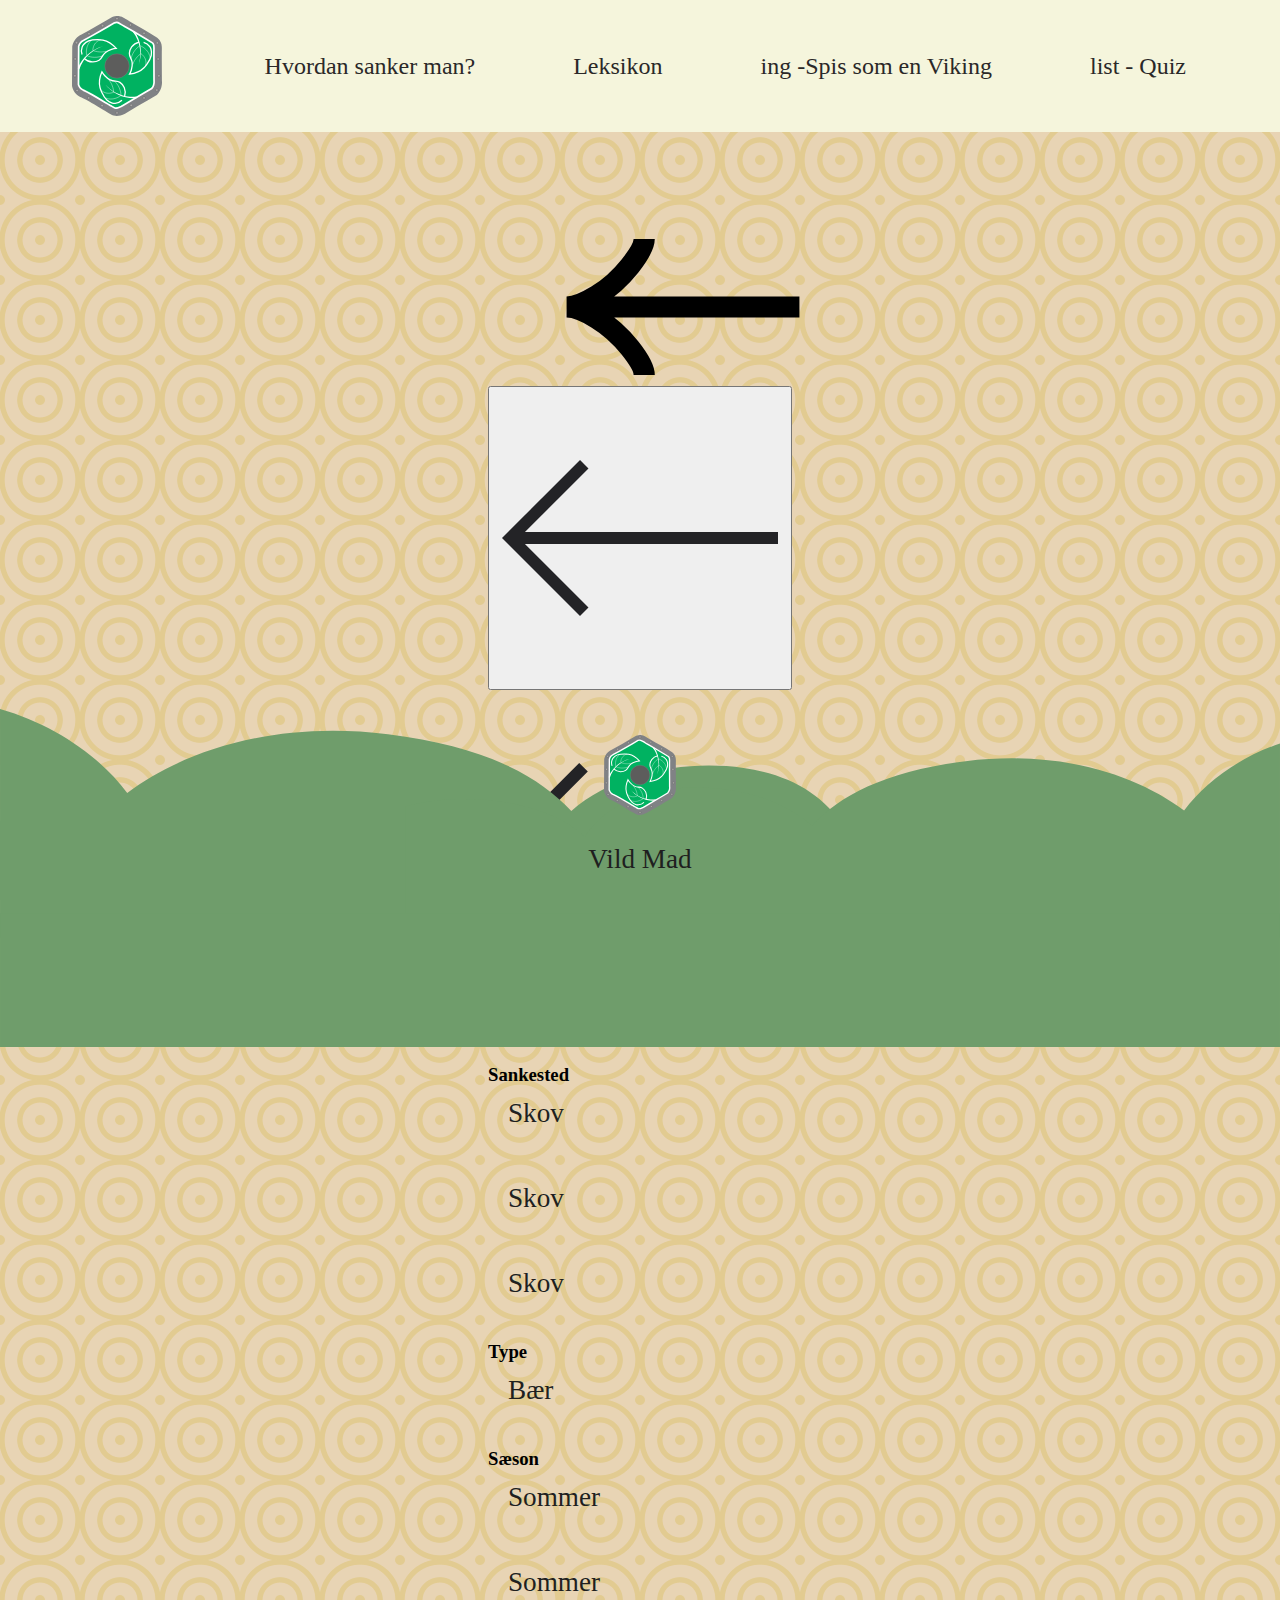
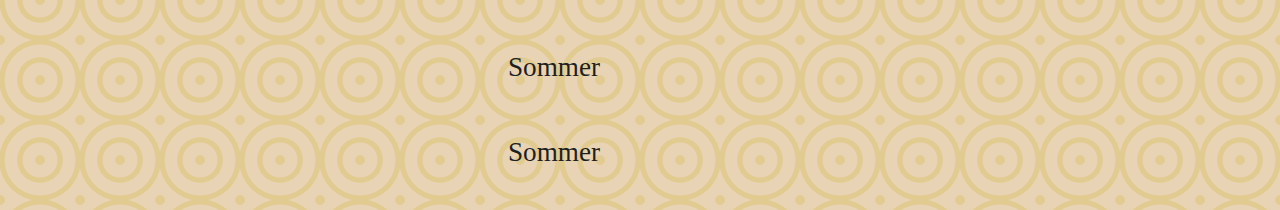
==== commit 451417d6: "Merge 83297fb5ec1fdc04e2bab76e19ffe60269c43b11 into 7e9b54bed2550dd8afc371b5ada8b24ab197b816" ====
--- a/ingredient.html
+++ b/ingredient.html
@@ -1,22 +1,25 @@
 <!DOCTYPE html>
-<html lang="en">
+<html lang="da">
 
 <head>
     <meta charset="UTF-8">
     <meta name="viewport" content="width=device-width, initial-scale=1.0">
-    <link rel="preconnect" href="https://fonts.googleapis.com">
-    <link rel="preconnect" href="https://fonts.gstatic.com" crossorigin>
-    <link rel="icon" type="image/x-icon" href="media/favicon.svg">
-    <link href="https://fonts.googleapis.com/css2?family=Montserrat&display=swap" rel="stylesheet">
-    <link rel="stylesheet" href="css/viking.css">
+    <link rel="stylesheet" href="css/viking_database.css">
+    <link rel="stylesheet" href="css/viking_layout.css">
+    <link rel="stylesheet" href="css/viking_style.css">
+    <link rel="stylesheet" href="css/knap.css">
+    <link rel="stylesheet" href="css/ingredient.css">
     <title>Spis som en viking - Ingrediens</title>
+
 </head>
+<!-- Hvis det giver mening at ha en ny side når man klikker på en enskilte ingrediense -->
 
 <body>
     <header>
         <nav class="navbar">
             <div class="logo">
                 <img src="media/logo.svg" alt="Skjold" onclick="window.location.href='index.html'">
+                <!-- <a class="logo" href="#">Viking</a> -->
             </div>
             <div class="burger">
                 <span class="bar one"></span>
@@ -25,35 +28,70 @@
             </div>
             <div class="nav_link">
                 <ul>
-                    <li><a href="index.html#sanke">Hvordan sanker man?</a></li>
-                    <li><a href="index.html#leksikon">Leksikon</a></li>
-                    <li><a href="index.html#spis">Spis som en Viking</a></li>
-                    <li><a href="ingredient_list.html">Råvarer</a></li>
+                    <li><a href="#">Hvordan sanker man?</a></li>
+                    <li><a href="#">Leksikon</a></li>
+                    <li><a href="ingredient.html">ing -Spis som en Viking</a></li>
+                    <li><a href="ingredient_list.html">list - Quiz</a></li>
                 </ul>
             </div>
         </nav>
     </header>
     <main>
-        <button onclick="window.scrollTo(0, 0)" id="scrollUp" title="Tilbage til toppen" type="button"><img
+        <button onclick="topFunction()" id="tilToppenKnap" title="Tilbage til toppen" type="button"><img
                 src="media/up-arrow.svg" alt="opPil"></button>
-        <!-- <a href="index.html" id="tilbageKnap"><img src="media/right-arrow.svg" alt="tilbagePil"></a> -->
-        <article class="ingrediens_single">
-            <div>
-                <img id="ingrediensBild" src="media/knud.svg" alt="En ting">
-                <h2 id="ingrediensNavn">Ingrediensnavn</h2>
-                <p>Viset: <span></span> ganger.</p>
-            </div>
-            <div></div>
-        </article>
+        <a href="ingredient_list.html" id="tilbageKnap"><img src="media/right-arrow.svg" alt="tilbagePil"></a>
+        <header></header>
+        <!-- husk at skifte navn på billede til noget man kan forstå/læse ;) -->
+        <button onclick="history.back()" type="button"><img src="svg/reshot-icon-left-arrow-VCGUT7EKR3.svg"
+                alt="pil"></button> <!-- virker ikke helt -->
+        <img src="svg/reshot-icon-left-arrow-VCGUT7EKR3.svg" alt="pil">
+        <h2>Havtorn</h2>
+        <div>
+            <h3>Sankested</h3>
+            <section class="ingredient_box">
+                <p>Skov</p>
+                <p>Skov</p>
+                <p>Skov</p>
+            </section>
+            <h3>Type</h3>
+            <section class="ingredient_box">
+                <p>Bær</p>
+            </section>
+            <h3>Sæson</h3>
+            <section class="ingredient_box">
+                <p>Sommer</p>
+                <p>Sommer</p>
+                <p>Sommer</p>
+                <p>Sommer</p>
+            </section>
+        </div>
     </main>
+
     <footer>
         <div>
-            <img src="media/logo.svg" alt="">
-            <h3>Vild Mad</h3>
+            <div id="footer_grid">
+                <img class="logo_footer" src="media/logo.svg" alt="logo">
+                <p> Vild Mad
+                </p>
+            </div>
+            <div>
+                <img class="web_footer" src="media/web_footer.svg" alt="web footer">
+            </div>
+            <div>
+                <img class="mobile_footer" src="media/mobile_footer.svg" alt="mobile footer">
+            </div>
         </div>
     </footer>
-    <script src="js/viking.js"></script>
-    <script src="js/viking_db.js"></script>
+    <!-- 
+    Hvordan skal vores enkelte ingrediense presenteres?
+<template>
+
+</template> 
+-->
+
+    <script src="js/knap.js"></script>
+    <!-- <script src="js/viking_general.js"></script>
+    <script src="js/viking_database.js"></script> -->
 </body>
 
 </html>--- a/css/viking_database.css
+++ b/css/viking_database.css
@@ -0,0 +1,75 @@
+/* 
+
+Styling i forhold til Database-ting
+
+ */
+
+/* 
+
+Generel styling, samlet på et stede - dette styrer kun udseende, ikke layout!
+
+*/
+
+:root {
+  /* 
+        Tilføj alle farver som variabler:
+        --hvorvibrugerfarven: #farvvalget;
+        */
+}
+
+.cards {
+  display: flex;
+  justify-content: space-around;
+  align-items: center;
+}
+
+.flip-card {
+  background-color: transparent;
+  width: 300px;
+  height: 350px;
+  border: 1px solid #f1f1f1;
+  perspective: 1000px; /* Remove this if you don't want the 3D effect */
+}
+
+/* This container is needed to position the front and back side */
+.flip-card-inner {
+  display: grid;
+  position: relative;
+  width: 100%;
+  height: 100%;
+  text-align: center;
+  transition: transform 0.8s;
+  transform-style: preserve-3d;
+}
+
+/* Do an horizontal flip when you move the mouse over the flip box container */
+.flip-card:hover .flip-card-inner {
+  transform: rotateY(180deg);
+}
+
+/* Position the front and back side */
+.flip-card-front,
+.flip-card-back {
+  position: absolute;
+  width: 100%;
+  height: 100%;
+  -webkit-backface-visibility: hidden; /* Safari */
+  backface-visibility: hidden;
+}
+
+/* Style the front side (fallback if image is missing) */
+.flip-card-front {
+  background-color: #bbb;
+  color: black;
+}
+
+/* Style the back side */
+.flip-card-back {
+  background-color: beige;
+  color: black;
+  transform: rotateY(180deg);
+}
+.flip-card-front > img {
+  width: 300px;
+  height: 350px;
+}
--- a/css/viking_layout.css
+++ b/css/viking_layout.css
@@ -0,0 +1,234 @@
+/* Vores opsætning af hjemmesiden, ikke nogen farver og sådent herinde!! */
+
+/* Brug af vores yndlingsting! */
+* {
+  box-sizing: border-box;
+  padding: 0;
+  margin: 0;
+}
+nav {
+  max-width: 1200px;
+  margin: 0 auto;
+}
+header {
+  background-color: beige;
+}
+h1 {
+  font-family: Georgia, 'Times New Roman', Times, serif;
+  font-size: 2.4rem;
+  color: rgb(32, 31, 31);
+  text-align: center;
+  margin-top: 30px;
+  margin-bottom: 30px;
+}
+h2 {
+  font-family: Georgia, 'Times New Roman', Times, serif;
+  font-size: 1.7rem;
+  color: rgb(32, 31, 31);
+  margin-left: 30px;
+  margin-right: 40px;
+  margin-bottom: 15px;
+}
+
+p {
+  font-family: Georgia, 'Times New Roman', Times, serif;
+  font-size: 1.4rem;
+  color: rgb(32, 31, 31);
+  margin-left: 10%;
+  margin-right: 10%;
+  line-height: 40px;
+  margin-bottom: 20px;
+}
+a {
+  font-family: Georgia, 'Times New Roman', Times, serif;
+  font-size: 1.4rem;
+  color: rgb(42, 40, 40);
+  margin-left: 30px;
+  margin-right: 30px;
+}
+a:hover {
+  color: rgb(90, 90, 90); 
+ 
+}
+
+@media screen and (min-width: 700px) {
+h1 {
+ font-size: 2.4rem;
+  margin-left: 20px;
+  margin-bottom: 40px;
+}
+h2 {
+  font-size: 2.2rem;
+  margin-left: 20px;
+  margin-bottom: 30px;
+}
+p {
+  font-size: 1.7rem;
+  margin-left: 20px;
+  margin-right: 20px;
+  margin-bottom: 30px;
+  line-height: 55px;
+}
+a {
+  margin-left: 20px;
+}
+}
+
+
+/* 
+###### BURGERMENU/HEADER START ######
+*/
+.navbar {
+  display: flex;
+  flex-direction: column;
+  justify-content: space-between;
+  background-color: beige;
+}
+
+.logo {
+  display: flex;
+  flex-direction: row;
+  margin: 1rem 2rem;
+  text-decoration: none;
+  align-items: center;
+}
+
+.logo img {
+  height: auto;
+  width: 90px;
+  cursor: pointer;
+}
+
+.nav_link {
+  display: none;
+}
+
+.nav_link.active {
+  display: flex;
+}
+
+.nav_link ul {
+  display: flex;
+  flex-direction: column;
+  align-items: center;
+  justify-content: space-evenly;
+  width: 100%;
+}
+
+.nav_link li {
+  list-style-type: none;
+  margin: 0.5rem;
+  text-align: center;
+}
+
+.nav_link li a {
+  font-size: 1.5rem;
+  text-decoration: none;
+  padding: 1rem;
+  display: block;
+}
+
+.nav_link li:hover {
+  background-color: rgba(255, 255, 255, 0.577); 
+  border-radius: 35px; 
+  box-shadow: 0 0 10px rgba(0, 0, 0, 0.2);
+}
+
+.burger {
+  position: absolute;
+  cursor: pointer;
+  top: 1.25rem;
+  right: 1rem;
+  display: flex;
+  flex-direction: column;
+  justify-content: space-between;
+  width: 50px;
+  height: 35px;
+}
+
+.burger .bar.one {
+  transition: transform 0.2s ease;
+  transform: translateY(0px) rotate(0deg);
+}
+
+.burger .bar.two {
+  transition: opacity 0.2s ease;
+  opacity: 1;
+}
+
+.burger .bar.three {
+  transition: transform 0.2s ease;
+  transform: translateY(0px) rotate(0deg);
+}
+
+.burger > .bar {
+  height: 5px;
+  width: 100%;
+  background-color: black;
+  border-radius: 4px;
+}
+
+.burger.active .bar.one {
+  transition: transform 0.2s ease;
+  transform: translateY(15px) rotate(-45deg);
+}
+
+.burger.active .bar.two {
+  opacity: 0;
+}
+
+.burger.active .bar.three {
+  transition: transform 0.2s ease;
+  transform: translateY(-15px) rotate(45deg);
+}
+/* 
+###### BURGERMENU/HEADER END ######
+*/
+
+/* 
+##### BODY START ##### 
+*/
+
+
+/* 
+##### BODY END #####
+*/
+/* 
+##### MAIN START #####
+*/
+
+/* 
+##### MAIN END #####
+*/
+
+/* 
+##### FOOTER START #####
+*/
+footer {
+  display: flex;
+  background-image: url(../media/web_footer.svg);
+  background-repeat: no-repeat;
+}
+/* 
+##### FOOTER END #####
+*/
+@media screen and (min-width: 768px) {
+  /* #### BURGERTING START #### */
+  .navbar {
+    flex-direction: row;
+  }
+
+  .nav_link {
+    display: flex;
+    flex-direction: row;
+  }
+
+  .nav_link ul {
+    flex-direction: row;
+  }
+
+  .burger {
+    display: none;
+  }
+  /* #### BURGERTING END #### */
+}
--- a/css/viking_style.css
+++ b/css/viking_style.css
@@ -0,0 +1,373 @@
+/* 
+
+Generel styling, samlet på et stede - dette styrer kun udseende, ikke layout!
+
+*/
+main {
+  max-width: 1200px;
+  display: flex;
+  flex-direction: column;
+  display: flex;
+  justify-content: center;
+  margin: 0 auto;
+}
+
+body {
+  background: radial-gradient(circle at center bottom, #e2cb91 5%, transparent 6%, transparent 19%, #e2cb91 20%, #e2cb91 25%, transparent 26%, transparent 39%, #e2cb91 40%, #e2cb91 45%, transparent 46%), radial-gradient(circle at center top, #e2cb91 5%, transparent 6%, transparent 19%, #e2cb91 20%, #e2cb91 25%, transparent 26%, transparent 39%, #e2cb91 40%, #e2cb91 45%, transparent 46%), radial-gradient(circle at left, #e2cb91 5%, transparent 6%), radial-gradient(circle at right, #e2cb91 5%, transparent 6%);
+  background-size: 5em 5em;
+  background-color: #e8d4b4;
+  opacity: 1;
+}
+
+/* sætter de grønne "skyer" ind*/
+.mobil_long {
+  background-image: url(../media/mobile_long.svg);
+  background-repeat: no-repeat;
+  background-size: cover;
+  display: flex;
+  flex-direction: column;
+  margin: auto;
+  width: 100vw;
+  height: 245vh;
+  z-index: 10;
+  margin-top: 140px;
+}
+.mobil_short {
+  background-image: url(../media/mobile_long.svg); /* Er blevet nød til at sætte den lange ind også, for ellers kunen det ikk evære der*/
+  background-repeat: no-repeat;
+  background-size: cover;
+  display: flex;
+  flex-direction: column;
+  margin: auto;
+  width: 100vw;
+  height: 245vh;
+}
+.sanke {
+  margin-top: 100px;
+}
+.spis_som_v1 {
+  margin-top: 110px;
+}
+/* Desktopversion - de nye baggrundsbilleder grønne "skyer" */
+@media screen and (min-width: 700px) {
+  .mobil_long {
+    background-image: url(../media/web_medium.svg);
+    flex-direction: row; /* Sørg for, at sektionerne er side om side */
+    background-size: contain;
+    max-width: 1200px;
+    margin-top: 190px;
+    height: 160vh;
+  }
+
+  .mobil_short {
+    background-image: url(../media/web_large.svg);
+    flex-direction: row;
+    background-size: contain;
+    max-width: 1200px;
+  }
+  /* fortæller hvor sektionerne skal være plassert*/
+  .mobil_long .sanke {
+    order: 2;
+  }
+  .mobil_long .sec_hilda {
+    order: 1;
+  }
+  .sanke {
+    margin-top: 210px;
+    margin-right: 20px;
+    margin-left: 20px;
+  }
+  /* fortæller hvor sektionerne skal være plassert*/
+  .spis_som_v1 {
+    flex: 1;
+    margin-top: 170px;
+    margin-right: 50px;
+    margin-left: 40px;
+  }
+  .spis_som_v2 {
+    flex: 1;
+    margin-right: 50px;
+    margin-left: 40px;
+  }
+  .sec_hilda_astrid .hilda2 {
+    width: 180px;
+  }
+  .sec_hilda_astrid .astrid {
+    width: 180px;
+  }
+  .sec_hilda_astrid {
+    margin-top: 250px;
+  }
+
+  /* spis som en vikking sektion....*/
+  .grid-container {
+    display: grid;
+    grid-template-columns: 1fr 1fr 1fr;
+    gap: 20px;
+  }
+  .spis_som_v1 {
+    grid-row: 1;
+    grid-column: 1 / span 2;
+    height: 0px;
+  }
+  .sec_hilda_astrid {
+    grid-row: 1;
+    grid-column: 3;
+    height: 0px;
+  }
+  .spis_som_v2 {
+    grid-row: 2;
+    grid-column: 1 / span 3;
+  }
+}
+
+/* Style for  .sankelink div */
+@media screen and (max-width: 768px) {
+  .sec_hilda {
+    position: relative;
+  }
+  /* Rykker på linket*/
+  .sankelink a {
+    text-align: center;
+    position: absolute;
+    font-size: 1rem;
+    left: 180px;
+    top: 1390px;
+    z-index: 15;
+  }
+}
+
+/* hilda - mobilskærme */
+@media screen and (max-width: 767px) {
+  .desktop_hilda {
+    display: none; /* Skjul desktop-billedet på mobil */
+  }
+  .mobil_hilda {
+    display: block; /* Vis mobilbilledet på mobil */
+  }
+}
+
+/* hilda - desktopskærme */
+@media screen and (min-width: 768px) {
+  .desktop_hilda {
+    display: block; /* Vis desktop-billedet på desktop */
+  }
+  .mobil_hilda {
+    display: none; /* Skjul mobilbilledet på desktop */
+  }
+}
+/*fortæller hvordan intro sektionen er plasseret.*/
+.into {
+  display: flex;
+  flex-direction: column; /* sektion på mobil */
+}
+.spis_som {
+  background-color: rgba(255, 255, 255, 0.577);
+  border-radius: 35px; /* Runde kanter med en radius på 10px */
+  box-shadow: 0 0 10px rgba(0, 0, 0, 0.2); /* Skyggeeffekt for at fremhæve kassen */
+  max-width: 300px;
+  margin: 40px;
+  padding: 10px;
+  padding-top: 20px;
+  z-index: 1;
+}
+
+.knud_container {
+  position: relative;
+}
+/* Størrelse på vikingerne i mobil */
+.knud {
+  width: 280px;
+  position: absolute;
+  top: -80px;
+  right: 10px;
+  z-index: 5;
+}
+.mobil_hilda {
+  width: 350px;
+  margin-left: 10px;
+}
+.hilda2 {
+  width: 190px;
+}
+.astrid {
+  width: 170px;
+}
+/* vikinger Desktop-version */
+@media screen and (min-width: 768px) {
+  .knud {
+    width: 600px;
+    margin-top: -200px;
+    right: 20px;
+  }
+  .desktop_hilda {
+    width: 390px;
+    margin-left: 50px;
+    margin-top: 170px;
+  }
+  .hilda2 {
+    width: 220px;
+  }
+  .astrid {
+    width: 210px;
+  }
+  .spis_som {
+    margin-top: 100px;
+    margin-left: 90px;
+    max-width: 500px;
+  }
+}
+
+:root {
+  /* 
+      Tilføj alle farver som variabler:
+      --hvorvibrugerfarven: #farvvalget;
+      */
+}
+
+/* Før_Under_Efter sanke UX cards */
+
+.cards {
+  justify-content: space-around;
+  font-size: 1px;
+}
+
+/* flip card container*/
+.flip-card {
+  background-color: transparent;
+  width: 300px;
+  height: 350px;
+  border: 1px solid #f1f1f1;
+  perspective: 1000px;
+}
+
+/* This container is needed to position the front and back side */
+.flip-card-inner {
+  position: relative;
+  width: 100%;
+  height: 100%;
+  text-align: center;
+  transition: transform 0.8s;
+  transform-style: preserve-3d;
+  font-size: 1px;
+}
+
+/* Do an horizontal flip when you move the mouse over the flip box container */
+.flip-card:hover .flip-card-inner {
+  transform: rotateY(180deg);
+}
+
+/* Position the front and back side */
+.flip-card-front,
+.flip-card-back {
+  position: absolute;
+  width: 100%;
+  height: 100%;
+  -webkit-backface-visibility: hidden; /* Safari */
+  backface-visibility: hidden;
+}
+
+/* Style the front side (fallback if image is missing) */
+.flip-card-front {
+  background-color: #bbb;
+  color: black;
+}
+
+/* Style the back side */
+.flip-card-back {
+  background-color: beige;
+  color: white;
+  transform: rotateY(180deg);
+}
+body {
+  min-height: 100%;
+  display: grid;
+  grid-template-rows: auto 1fr auto;
+  grid-template-columns: 100%;
+}
+main {
+  max-width: 1200px;
+  height: 100%;
+}
+
+img {
+  max-width: 100%;
+  height: auto;
+  display: block;
+}
+/*********** mobile ******/
+
+@media (max-width: 700px) {
+  .web_footer {
+    display: none;
+  }
+}
+
+/******** web skærm ****/
+@media (min-width: 700px) {
+  main {
+    max-width: 1200px;
+  }
+
+  img {
+    width: 100%;
+    height: auto;
+    display: block;
+  }
+
+  * {
+    margin: 0;
+    padding: 0;
+    box-sizing: border-box;
+  }
+  .mobile_footer {
+    display: none;
+  }
+}
+
+footer {
+  display: flex;
+  background-size: contain;
+  z-index: 100;
+  background-repeat: no-repeat;
+  margin-top: auto;
+  position: absolute;
+  bottom: 0;
+  justify-content: center;
+  align-items: center;
+
+  max-height: 10%;
+}
+p {
+  height: 100%;
+}
+
+.logo_footer {
+  aspect-ratio: 30/10;
+  width: 15rem;
+}
+
+#footer_grid {
+  display: grid;
+  text-align: center;
+  position: absolute;
+  bottom: 0%;
+  left: 50%;
+  transform: translateX(-50%);
+  gap: 10%;
+}
+
+.opskrifter {
+  margin: 0;
+}
+
+.popup {
+  position: fixed;
+  top: 0;
+  bottom: 0;
+  left: 0;
+  right: 0;
+  z-index: 1;
+  display: flex;
+  background-color: rgba(0, 0, 0, 0.5);
+}
--- a/css/knap.css
+++ b/css/knap.css
@@ -0,0 +1,74 @@
+#tilToppenKnap {
+  display: none;
+  position: fixed;
+  bottom: 3%;
+  right: 12%;
+  z-index: 99;
+  font-size: 18px;
+  border: none;
+  outline: none;
+  background-color: #df8845b0;
+  cursor: pointer;
+  padding: 15px;
+  border-radius: 4px;
+  width: 4rem;
+  height: 4rem;
+}
+
+#tilToppenKnap:hover {
+  background-color: #df8745;
+}
+
+#tilbageKnap {
+  position: relative;
+  top: 3rem;
+  left: 3rem;
+  z-index: 99;
+}
+#filteringsSektion {
+  display: flex;
+  justify-content: center;
+  flex-direction: column;
+  align-items: center;
+  padding: 2%;
+  background-color: #6f9d6b;
+  margin-top: -10%;
+  z-index: 20;
+}
+
+#filterCategory,
+#alfabet {
+  background-color: #df8745;
+  border-radius: 25px;
+  text-align: center;
+  padding: 10px 2%;
+  width: 200px;
+}
+#alfabet {
+  padding: 10px 10.2%;
+}
+#filterForm {
+  padding: 1%;
+}
+#searchButton {
+  position: relative;
+  display: inline-block;
+}
+#searchBox {
+  padding: 10px;
+  background-color: #ffffff;
+  color: #000000;
+  border-radius: 25px;
+  text-align: center;
+}
+#seaKnap {
+  position: absolute;
+  top: 2px;
+  right: 2.5px;
+  padding: 3px 8px;
+  border-style: outset;
+  border: none;
+  cursor: pointer;
+  background-color: #ffffff;
+  border-radius: 0 25px 25px 0;
+}
--- a/css/ingredient.css
+++ b/css/ingredient.css
@@ -0,0 +1,14 @@
+img {
+  max-width: 100%;
+  height: auto;
+}
+hr {
+  border: none;
+  border-top: 2px solid orange;
+  overflow: visible;
+  text-align: center;
+  padding: 1% 3%;
+}
+.hr_style {
+  padding: 2% 3% 0 3%;
+}
